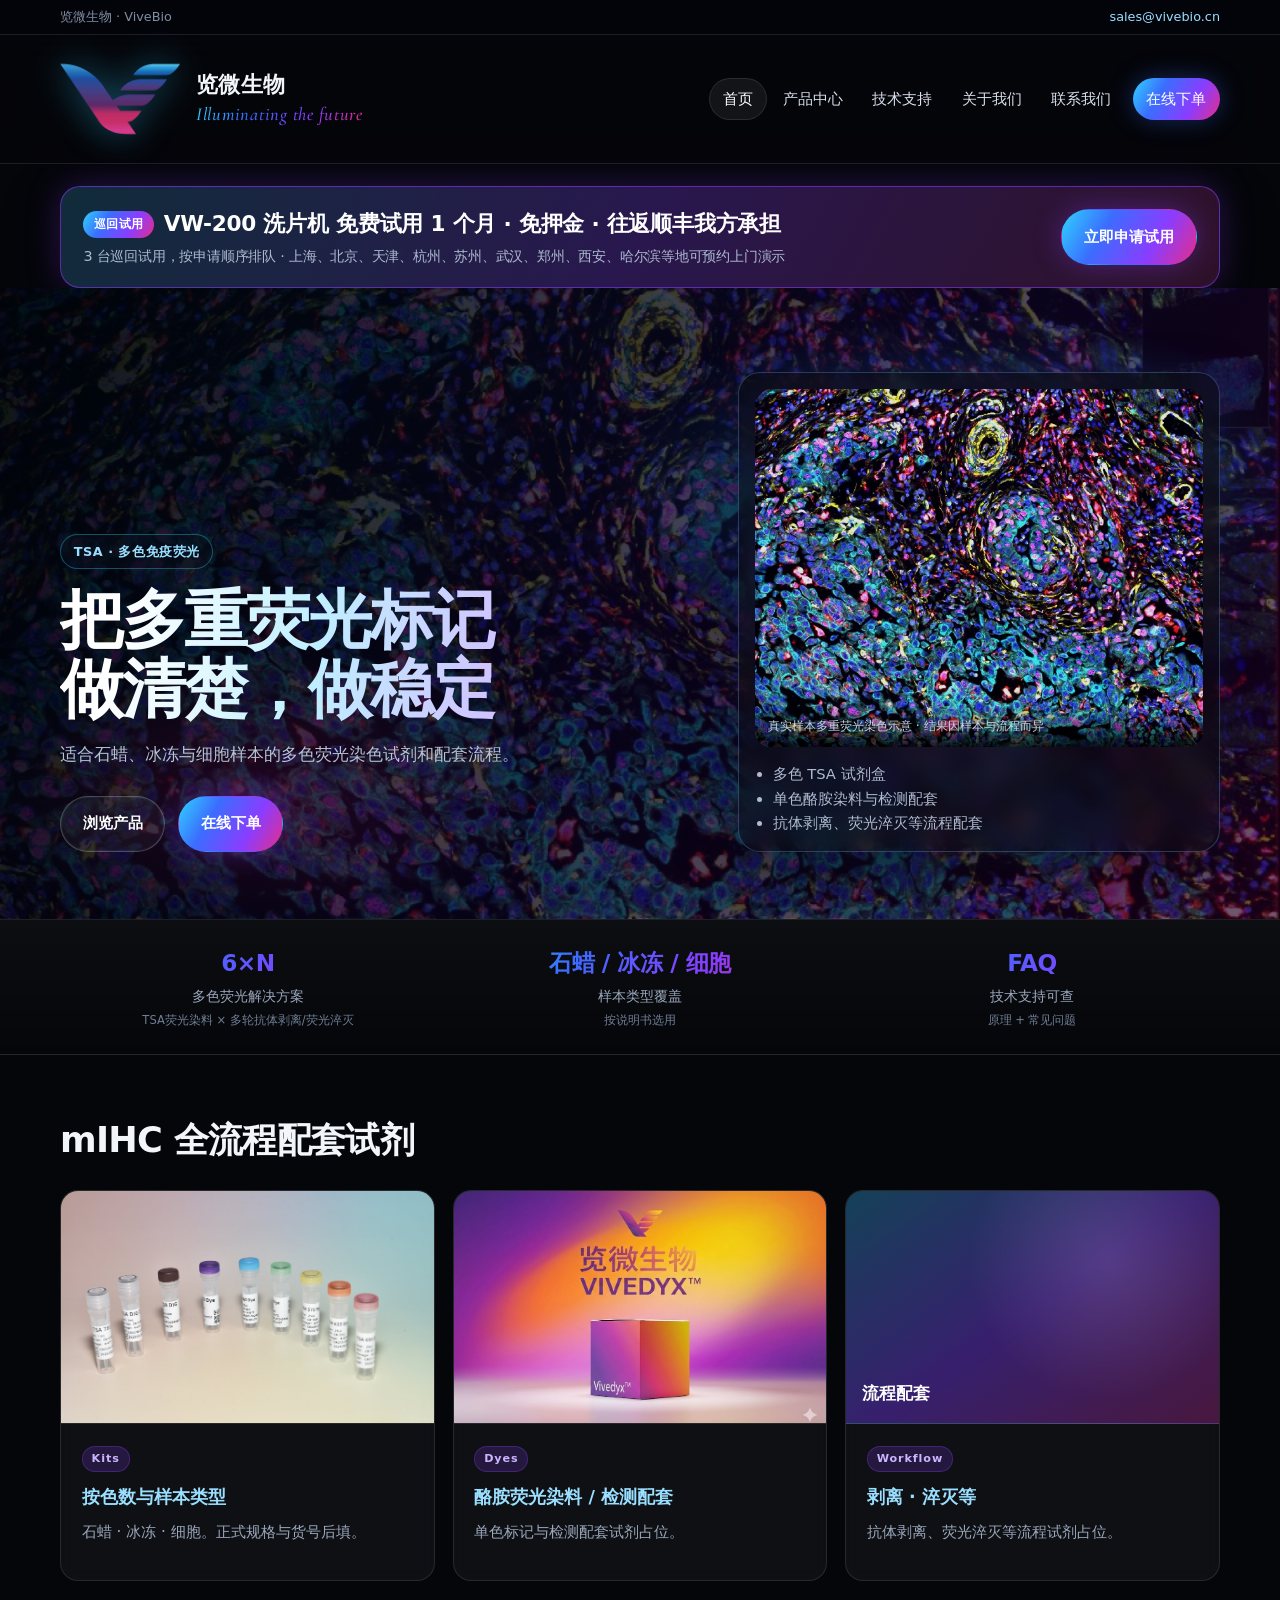
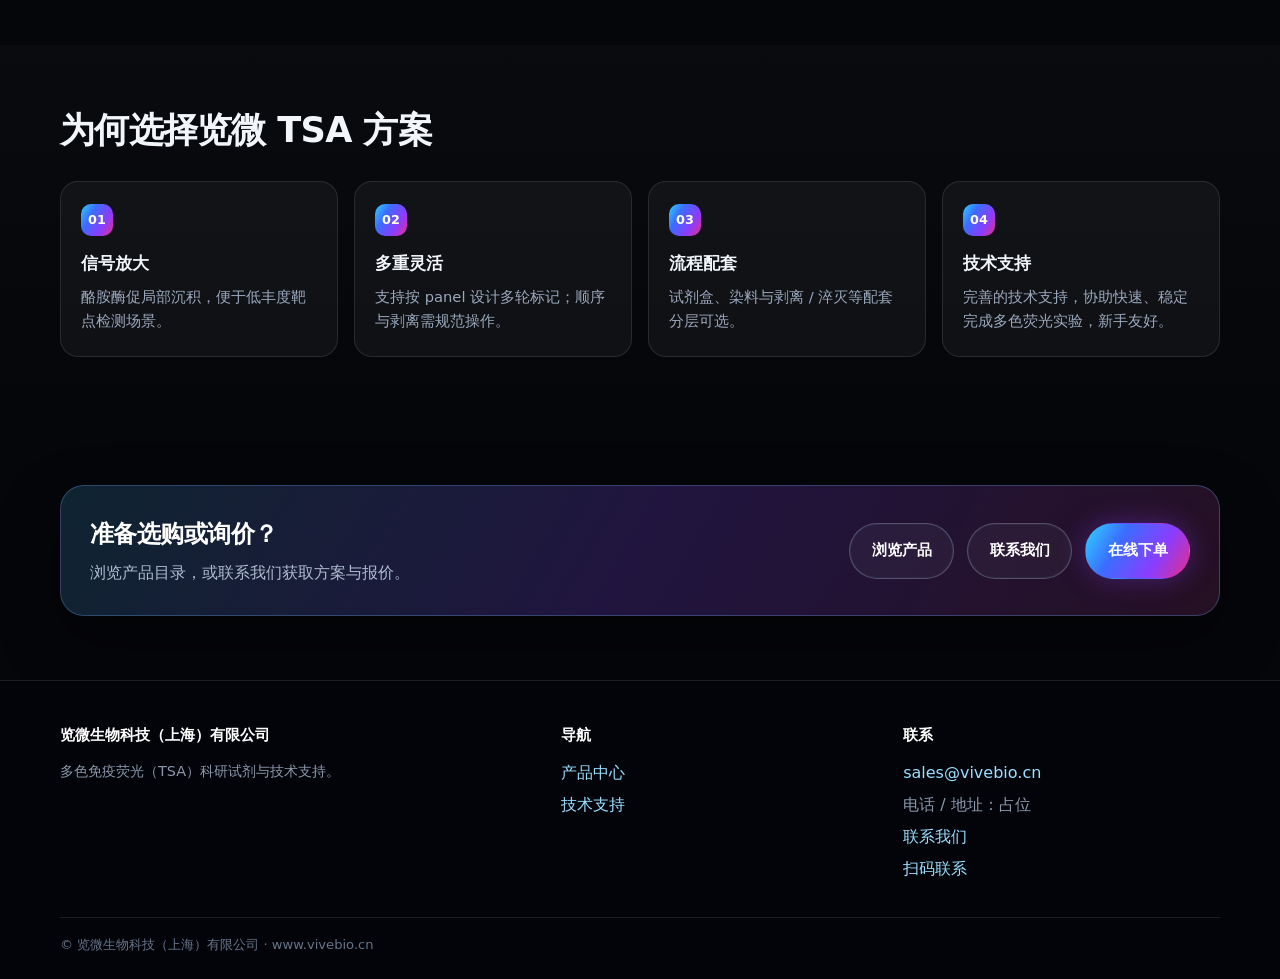
==== index.html @ b34cc3ff "trial: VW-200 免费试用 banner on homepage + trial.html application form (graceful fallback when gateway " ====
<!DOCTYPE html>
<html lang="zh-CN">
<head>
  <meta charset="utf-8" />
  <meta name="viewport" content="width=device-width, initial-scale=1" />
  <title>首页 | 览微生物 ViveBio</title>
  <meta name="description" content="览微生物科技（上海）有限公司 — 多色免疫荧光（TSA）科研试剂与配套。" />
  <link rel="stylesheet" href="css/site.css" />
  <link rel="icon" href="assets/logo-mark.png" />
</head>
<body>
  <div class="topbar">
    <div class="wrap">
      <span>览微生物 · ViveBio</span>
      <span><a href="mailto:sales@vivebio.cn">sales@vivebio.cn</a></span>
    </div>
  </div>
  <header class="site-header">
    <div class="wrap nav">
      <a class="logo" href="index.html" aria-label="览微生物首页">
        <img src="assets/logo-mark.png" alt="览微生物 Logo" width="120" height="120" />
        <div>
          <span class="brand-name">览微生物</span>
          <span class="slogan">Illuminating the future</span>
        </div>
      </a>
      <button class="nav-toggle" type="button" aria-expanded="false" aria-controls="primary-nav">菜单</button>
      <ul class="nav-links" id="primary-nav">
      <li><a href="index.html" class="active">首页</a></li>
      <li><a href="products.html">产品中心</a></li>
      <li><a href="support.html">技术支持</a></li>
      <li><a href="about.html">关于我们</a></li>
      <li><a href="contact.html">联系我们</a></li>
      <li><a href="http://order.vivebio.cn/" class="order-link" target="_blank" rel="noopener">在线下单</a></li>
      </ul>
    </div>
  </header>

  <main>
    <section class="trial-strip" aria-label="VW-200 免费试用">
      <div class="wrap">
        <a class="trial-banner" href="trial.html?src=home">
          <span class="t-title"><span class="t-badge">巡回试用</span>VW-200 洗片机 免费试用 1 个月 · 免押金 · 往返顺丰我方承担
            <span class="t-sub">3 台巡回试用，按申请顺序排队 · 上海、北京、天津、杭州、苏州、武汉、郑州、西安、哈尔滨等地可预约上门演示</span></span>
          <span class="btn btn-primary">立即申请试用</span>
        </a>
      </div>
    </section>

    <section class="hero">
      <div class="hero-bg" aria-hidden="true"></div>
      <div class="wrap hero-grid">
        <div>
          <div class="eyebrow">TSA · 多色免疫荧光</div>
          <h1>把多重荧光标记<br/>做清楚，做稳定</h1>
          <p class="lead">适合石蜡、冰冻与细胞样本的多色荧光染色试剂和配套流程。</p>
          <div class="cta-row">
            <a class="btn btn-ghost" href="products.html">浏览产品</a>
            <a class="btn btn-primary" href="http://order.vivebio.cn/" target="_blank" rel="noopener">在线下单</a>
          </div>
        </div>
        <div class="hero-panel">
          <div class="ph">
            <img src="assets/hero-mif.jpg" alt="真实样本多重荧光染色示意 · 结果因样本与流程而异" />
            <div class="cap">真实样本多重荧光染色示意 · 结果因样本与流程而异</div>
          </div>
          <ul>
            <li>多色 TSA 试剂盒</li>
            <li>单色酪胺染料与检测配套</li>
            <li>抗体剥离、荧光淬灭等流程配套</li>
          </ul>
        </div>
      </div>
    </section>

    <section class="stats">
      <div class="wrap stats-grid">
        <div class="stat"><strong>6×N</strong><span>多色荧光解决方案</span><span class="hint">TSA荧光染料 × 多轮抗体剥离/荧光淬灭</span></div>
        <div class="stat"><strong>石蜡 / 冰冻 / 细胞</strong><span>样本类型覆盖</span><span class="hint">按说明书选用</span></div>
        <div class="stat"><strong>FAQ</strong><span>技术支持可查</span><span class="hint">原理 + 常见问题</span></div>
      </div>
    </section>

    <section>
      <div class="wrap">
        <div class="section-head">
          <h2>mIHC 全流程配套试剂</h2>
                  </div>
        <div class="grid-3">
          <a class="card product-card" href="products.html#kits">
            <div class="visual has-photo"><img src="assets/product-kits.jpg" alt="多色 TSA 试剂盒实拍" /></div>
            <div class="body">
              <span class="tag">Kits</span>
              <h3>按色数与样本类型</h3>
              <p>石蜡 · 冰冻 · 细胞。正式规格与货号后填。</p>
            </div>
          </a>
          <a class="card product-card" href="products.html#dyes">
            <div class="visual has-photo"><img src="assets/product-dyes.jpg" alt="单色染料与配套包装示意" /></div>
            <div class="body">
              <span class="tag">Dyes</span>
              <h3>酪胺荧光染料 / 检测配套</h3>
              <p>单色标记与检测配套试剂占位。</p>
            </div>
          </a>
          <a class="card product-card" href="products.html#workflow">
            <div class="visual">流程配套</div>
            <div class="body">
              <span class="tag">Workflow</span>
              <h3>剥离 · 淬灭等</h3>
              <p>抗体剥离、荧光淬灭等流程试剂占位。</p>
            </div>
          </a>
        </div>
      </div>
    </section>

    <section class="band">
      <div class="wrap">
        <div class="section-head">
          <h2>为何选择览微 TSA 方案</h2>
        </div>
        <div class="grid-4">
          <div class="value-card"><div class="num">01</div><h3>信号放大</h3><p>酪胺酶促局部沉积，便于低丰度靶点检测场景。</p></div>
          <div class="value-card"><div class="num">02</div><h3>多重灵活</h3><p>支持按 panel 设计多轮标记；顺序与剥离需规范操作。</p></div>
          <div class="value-card"><div class="num">03</div><h3>流程配套</h3><p>试剂盒、染料与剥离 / 淬灭等配套分层可选。</p></div>
          <div class="value-card"><div class="num">04</div><h3>技术支持</h3><p>完善的技术支持，协助快速、稳定完成多色荧光实验，新手友好。</p></div>
        </div>
      </div>
    </section>

    <section>
      <div class="wrap">
        <div class="cta-banner">
          <div>
            <h2>准备选购或询价？</h2>
            <p>浏览产品目录，或联系我们获取方案与报价。</p>
          </div>
          <div class="cta-row">
            <a class="btn btn-ghost" href="products.html">浏览产品</a>
            <a class="btn btn-ghost" href="contact.html">联系我们</a>
            <a class="btn btn-primary" href="http://order.vivebio.cn/" target="_blank" rel="noopener">在线下单</a>
          </div>
        </div>
      </div>
    </section>
  </main>

  <footer class="footer">
    <div class="wrap footer-grid">
      <div>
        <h4>览微生物科技（上海）有限公司</h4>
        <p style="margin:0;font-size:0.9rem">多色免疫荧光（TSA）科研试剂与技术支持。</p>
      </div>
      <div>
        <h4>导航</h4>
        <ul>
          <li><a href="products.html">产品中心</a></li>
          <li><a href="support.html">技术支持</a></li>
        </ul>
      </div>
      <div>
        <h4>联系</h4>
        <ul>
          <li><a href="mailto:sales@vivebio.cn">sales@vivebio.cn</a></li>
          <li>电话 / 地址：占位</li>
          <li><a href="contact.html">联系我们</a></li>
          <li><a href="contact.html#scan">扫码联系</a></li>
        </ul>
      </div>
    </div>
    <div class="wrap copy">© 览微生物科技（上海）有限公司 · www.vivebio.cn</div>
  </footer>
  <script src="js/nav.js"></script>
</body>
</html>
---- css/site.css ----
/* ViveBio v0.3 — dark fluorescence / logo cyan→blue→violet→magenta */
@import url('https://fonts.googleapis.com/css2?family=Cormorant+Garamond:ital,wght@0,500;0,600;1,500;1,600&display=swap');
:root {
  --bg: #05060a;
  --bg-2: #0a0c14;
  --panel: rgba(255,255,255,0.045);
  --panel-2: rgba(255,255,255,0.07);
  --line: rgba(255,255,255,0.10);
  --line-glow: rgba(120, 180, 255, 0.28);
  --ink: #f2f6fb;
  --muted: #9aa8bc;
  --cyan: #2fd3ff;
  --blue: #3b6dff;
  --violet: #8a3dff;
  --magenta: #e52d8a;
  --pack-purple: #60278c;
  --accent-warm: #f2ce3b;
  --accent-orange: #e98728;
  --grad: linear-gradient(120deg, #2fd3ff 0%, #3b6dff 32%, #8a3dff 68%, #e52d8a 100%);
  --grad-soft: linear-gradient(135deg, rgba(47,211,255,0.25), rgba(138,61,255,0.22), rgba(229,45,138,0.18));
  --radius: 18px;
  --max: 1160px;
  --nav-h: 128px;
  --font: "Noto Sans SC", "PingFang SC", "Microsoft YaHei", system-ui, sans-serif;
  --shadow: 0 24px 60px rgba(0,0,0,0.45);
}

* { box-sizing: border-box; }
html { scroll-behavior: smooth; }
body {
  margin: 0;
  font-family: var(--font);
  color: var(--ink);
  background: var(--bg);
  line-height: 1.65;
  min-height: 100vh;
}
a { color: #9adfff; text-decoration: none; }
a:hover { color: #fff; }
img { max-width: 100%; display: block; }
code { color: #c9b6ff; font-size: 0.9em; }

.wrap { width: min(100% - 2rem, var(--max)); margin-inline: auto; }

.topbar {
  background: #03040a;
  color: #7f8ea3;
  font-size: 0.8rem;
  padding: 0.4rem 0;
  border-bottom: 1px solid var(--line);
}
.topbar .wrap { display: flex; justify-content: space-between; gap: 1rem; flex-wrap: wrap; }
.topbar a { color: #9adfff; }

.site-header {
  position: sticky; top: 0; z-index: 50;
  background: rgba(5,6,10,0.82);
  backdrop-filter: blur(16px);
  border-bottom: 1px solid var(--line);
}
.nav {
  min-height: var(--nav-h);
  display: flex; align-items: center; justify-content: space-between; gap: 1rem;
}
.logo {
  display: flex; align-items: center; gap: 1rem;
  color: var(--ink); font-weight: 700;
}
.logo img {
  width: 120px; height: 120px; object-fit: contain;
  filter: drop-shadow(0 0 18px rgba(47,211,255,0.4));
}
.logo .brand-name {
  display: block;
  font-size: 1.35rem;
  letter-spacing: 0.02em;
  line-height: 1.2;
}
.logo .slogan {
  display: block;
  margin-top: 0.28rem;
  font-family: "Cormorant Garamond", "Times New Roman", Georgia, serif;
  font-style: italic;
  font-weight: 500;
  font-size: 1.15rem;
  letter-spacing: 0.04em;
  line-height: 1.25;
  background: var(--grad);
  -webkit-background-clip: text;
  background-clip: text;
  color: transparent;
  -webkit-text-fill-color: transparent;
}
.logo small {
  display: block; font-weight: 500; color: var(--muted);
  font-size: 0.72rem; margin-top: 1px;
}

.nav-links {
  display: flex; align-items: center; gap: 0.15rem;
  list-style: none; margin: 0; padding: 0;
}
.nav-links a {
  display: block; padding: 0.55rem 0.85rem; border-radius: 999px;
  color: #d7e0ec; font-size: 0.93rem; font-weight: 500;
}
.nav-links a:hover, .nav-links a.active {
  background: rgba(255,255,255,0.06);
  color: #fff;
  box-shadow: inset 0 0 0 1px var(--line);
}
.nav-links .order-link {
  margin-left: 0.35rem;
  background: var(--grad) !important;
  color: #fff !important;
  box-shadow: 0 0 24px rgba(59,109,255,0.35);
}
.nav-links .order-link:hover { filter: brightness(1.08); }
.nav-toggle {
  display: none; border: 1px solid var(--line); background: var(--panel);
  color: #fff; border-radius: 10px; padding: 0.5rem 0.75rem; cursor: pointer;
}

/* Hero */
.hero {
  position: relative;
  overflow: hidden;
  padding: 5.2rem 0 4.2rem;
  background: #05060a;
}
.hero-bg {
  position: absolute; inset: 0;
  background-image:
    linear-gradient(110deg, rgba(5,6,10,0.92) 0%, rgba(5,6,10,0.72) 42%, rgba(10,8,20,0.55) 100%),
    var(--grad-soft),
    url("../assets/hero-mif.jpg");
  background-size: cover;
  background-position: center right;
  filter: saturate(1.15) contrast(1.05);
  opacity: 0.95;
}
.hero-bg::after {
  content: "";
  position: absolute; inset: 0;
  background:
    radial-gradient(600px 280px at 75% 30%, rgba(47,211,255,0.18), transparent 60%),
    radial-gradient(500px 260px at 20% 80%, rgba(229,45,138,0.12), transparent 55%);
}
.hero-grid {
  position: relative; z-index: 1;
  display: grid; grid-template-columns: 1.2fr 0.9fr; gap: 2.2rem; align-items: end;
}
.eyebrow {
  display: inline-flex; align-items: center; gap: 0.45rem;
  padding: 0.35rem 0.8rem; border-radius: 999px;
  border: 1px solid rgba(47,211,255,0.35);
  background: rgba(8,16,28,0.55);
  color: #9adfff;
  font-size: 0.8rem; font-weight: 600; letter-spacing: 0.04em;
}
.hero h1 {
  margin: 1.1rem 0 1rem;
  font-size: clamp(2.35rem, 5vw, 4rem);
  line-height: 1.08;
  letter-spacing: -0.03em;
  font-weight: 800;
  background: linear-gradient(100deg, #fff 10%, #bfefff 40%, #d4b8ff 75%, #ffb3da 100%);
  -webkit-background-clip: text;
  background-clip: text;
  color: transparent;
  max-width: 10em;
}
.hero .lead {
  margin: 0 0 1.7rem;
  color: #b7c4d6;
  font-size: 1.08rem;
  max-width: 34em;
}
.cta-row { display: flex; flex-wrap: wrap; gap: 0.8rem; }
.btn {
  display: inline-flex; align-items: center; justify-content: center;
  padding: 0.9rem 1.35rem; border-radius: 999px; font-weight: 700;
  border: 1px solid transparent; font-size: 0.96rem;
}
.btn-primary {
  background: var(--grad);
  color: #fff;
  box-shadow: 0 0 28px rgba(138,61,255,0.35);
}
.btn-primary:hover { filter: brightness(1.08); color: #fff; }
.btn-ghost {
  background: rgba(255,255,255,0.04);
  color: #fff;
  border-color: rgba(255,255,255,0.22);
  box-shadow: inset 0 0 0 1px rgba(47,211,255,0.08);
}
.btn-ghost:hover { border-color: rgba(47,211,255,0.55); color: #fff; }
.btn-warm {
  background: linear-gradient(120deg, var(--accent-orange), var(--accent-warm));
  color: #1a0f05;
}
.btn-outline {
  background: transparent;
  border-color: var(--line);
  color: #e8eef8;
}
.btn-outline:hover { border-color: rgba(47,211,255,0.5); }

.hero-panel {
  background: rgba(8,10,18,0.55);
  border: 1px solid var(--line-glow);
  border-radius: 22px;
  padding: 1rem;
  box-shadow: var(--shadow), 0 0 40px rgba(59,109,255,0.12);
  backdrop-filter: blur(10px);
}
.hero-panel .ph {
  aspect-ratio: 5/4; border-radius: 16px; overflow: hidden;
  position: relative;
  background: #000;
}
.hero-panel .ph img {
  width: 100%; height: 100%; object-fit: cover; opacity: 0.9;
}
.hero-panel .ph .cap {
  position: absolute; left: 0; right: 0; bottom: 0;
  padding: 0.65rem 0.8rem;
  background: linear-gradient(transparent, rgba(0,0,0,0.85));
  color: #c9d4e4; font-size: 0.78rem; font-weight: 500;
}
.hero-panel ul {
  margin: 0.95rem 0 0; padding-left: 1.1rem; color: #aebbd0; font-size: 0.92rem;
}

.stats {
  background: linear-gradient(180deg, rgba(255,255,255,0.03), transparent);
  border-block: 1px solid var(--line);
  padding: 1.5rem 0;
}
.stats-grid {
  display: grid; grid-template-columns: repeat(3, 1fr); gap: 1rem; text-align: center;
}
.stat strong {
  display: block;
  font-size: 1.45rem;
  letter-spacing: -0.02em;
  background: var(--grad);
  -webkit-background-clip: text; background-clip: text; color: transparent;
}
.stat span { color: var(--muted); font-size: 0.86rem; }
.stat .hint { display: block; font-size: 0.72rem; color: #6f7f94; margin-top: 0.15rem; }

section { padding: 4rem 0; }
.section-head { margin-bottom: 1.8rem; max-width: 40rem; }
.section-head h2 {
  margin: 0 0 0.55rem;
  font-size: clamp(1.65rem, 3vw, 2.2rem);
  letter-spacing: -0.02em; line-height: 1.2;
}
.section-head p { margin: 0; color: var(--muted); font-size: 1.02rem; }

.grid-3 { display: grid; grid-template-columns: repeat(3, 1fr); gap: 1.1rem; }
.grid-2 { display: grid; grid-template-columns: repeat(2, 1fr); gap: 1.1rem; }
.grid-4 { display: grid; grid-template-columns: repeat(4, 1fr); gap: 1rem; }

.card {
  background: var(--panel);
  border: 1px solid var(--line);
  border-radius: var(--radius);
  padding: 1.35rem 1.4rem;
  box-shadow: inset 0 1px 0 rgba(255,255,255,0.04);
  backdrop-filter: blur(8px);
  transition: transform .18s ease, border-color .18s ease, box-shadow .18s ease;
}
a.card:hover {
  transform: translateY(-3px);
  border-color: rgba(47,211,255,0.35);
  box-shadow: 0 0 30px rgba(59,109,255,0.15);
  color: inherit;
}
.card h3 { margin: 0 0 0.5rem; font-size: 1.1rem; }
.card p { margin: 0; color: var(--muted); font-size: 0.95rem; }
.card .tag {
  display: inline-block; margin-bottom: 0.7rem;
  font-size: 0.7rem; font-weight: 700; letter-spacing: 0.08em;
  color: #c9b6ff;
  background: rgba(138,61,255,0.18);
  border: 1px solid rgba(138,61,255,0.3);
  padding: 0.18rem 0.55rem; border-radius: 999px;
}

.product-card { padding: 0; overflow: hidden; display: flex; flex-direction: column; }
.product-card .visual {
  aspect-ratio: 16/10;
  background:
    linear-gradient(145deg, rgba(47,211,255,0.25), rgba(138,61,255,0.35), rgba(229,45,138,0.28)),
    radial-gradient(circle at 70% 30%, rgba(255,255,255,0.18), transparent 45%),
    #0b1020;
  color: #fff; display: grid; place-items: end start; padding: 1rem;
  font-weight: 700; font-size: 1.05rem;
  border-bottom: 1px solid var(--line);
  position: relative;
  overflow: hidden;
}
.product-card .visual.has-photo {
  padding: 0;
  place-items: stretch;
}
.product-card .visual.has-photo img {
  width: 100%; height: 100%;
  object-fit: cover; object-position: center;
  display: block;
}
.product-card .body { padding: 1.2rem 1.3rem 1.4rem; }
.product-card .body p { margin-bottom: 0.8rem; }

.value-card {
  background: var(--panel);
  border: 1px solid var(--line);
  border-radius: 18px;
  padding: 1.4rem 1.25rem;
  min-height: 170px;
}
.value-card .num {
  width: 32px; height: 32px; border-radius: 10px;
  background: var(--grad);
  color: #fff; display: grid; place-items: center;
  font-weight: 800; font-size: 0.8rem; margin-bottom: 0.9rem;
}
.value-card h3 { margin: 0 0 0.45rem; font-size: 1.05rem; }
.value-card p { margin: 0; color: var(--muted); font-size: 0.92rem; }

.band { background: linear-gradient(180deg, rgba(255,255,255,0.02), transparent); }

.cta-banner {
  display: flex; flex-wrap: wrap; align-items: center; justify-content: space-between;
  gap: 1.2rem;
  background:
    linear-gradient(120deg, rgba(47,211,255,0.12), rgba(138,61,255,0.18), rgba(229,45,138,0.12)),
    rgba(12,14,24,0.9);
  border: 1px solid var(--line-glow);
  color: #fff;
  border-radius: 24px;
  padding: 1.8rem;
  box-shadow: var(--shadow);
}
.cta-banner h2 { margin: 0 0 0.35rem; font-size: 1.5rem; letter-spacing: -0.02em; }
.cta-banner p { margin: 0; color: #aebbd0; }

.note {
  border-left: 3px solid var(--cyan);
  background: rgba(47,211,255,0.08);
  padding: 0.95rem 1.1rem; border-radius: 0 12px 12px 0;
  font-size: 0.92rem; color: #c5d0e0;
}
.ruo {
  display: inline-block; margin-top: 0.7rem;
  font-size: 0.78rem; color: var(--accent-warm); font-weight: 700;
}

.page-hero {
  position: relative;
  padding: 3rem 0 1.8rem;
  border-bottom: 1px solid var(--line);
  overflow: hidden;
}
.page-hero::before {
  content: "";
  position: absolute; inset: 0;
  background: var(--grad-soft);
  opacity: 0.55;
  pointer-events: none;
}
.page-hero .wrap { position: relative; z-index: 1; }
.page-hero h1 {
  margin: 0 0 0.45rem;
  font-size: clamp(1.8rem, 3vw, 2.45rem);
  letter-spacing: -0.02em;
}
.page-hero p { margin: 0; color: var(--muted); max-width: 42rem; }

.table-like {
  width: 100%; border-collapse: collapse;
  background: var(--panel);
  border-radius: var(--radius); overflow: hidden;
  border: 1px solid var(--line);
}
.table-like th, .table-like td {
  text-align: left; padding: 0.95rem 1.05rem;
  border-bottom: 1px solid var(--line); font-size: 0.94rem;
}
.table-like th { background: rgba(255,255,255,0.04); color: #9aa8bc; font-weight: 600; }
.table-like tr:last-child td { border-bottom: 0; }
.table-like td { color: #d7e0ec; }

.placeholder {
  border: 1.5px dashed rgba(154,223,255,0.35);
  background: rgba(47,211,255,0.05);
  color: #9aa8bc;
  border-radius: 12px; padding: 1rem; font-size: 0.9rem;
}

.footer {
  background: #03040a;
  color: #8a98ab;
  padding: 2.6rem 0 1.5rem;
  border-top: 1px solid var(--line);
}
.footer a { color: #9adfff; }
.footer-grid { display: grid; grid-template-columns: 1.5fr 1fr 1fr; gap: 1.6rem; }
.footer h4 { margin: 0 0 0.75rem; color: #fff; font-size: 0.95rem; }
.footer ul { list-style: none; margin: 0; padding: 0; }
.footer li { margin: 0.35rem 0; }
.footer .copy {
  margin-top: 1.8rem; padding-top: 1rem;
  border-top: 1px solid var(--line);
  font-size: 0.82rem; color: #667588;
}

@media (max-width: 900px) {
  .nav-toggle { display: inline-flex; }
  .nav-links {
    display: none; position: absolute; left: 0; right: 0; top: 100%;
    background: rgba(5,6,10,0.98); border-bottom: 1px solid var(--line);
    flex-direction: column; align-items: stretch; padding: 0.7rem;
  }
  .nav-links.open { display: flex; }
  .nav-links .order-link { margin: 0.4rem 0 0; text-align: center; }
  .hero-grid, .grid-3, .grid-2, .grid-4, .footer-grid, .stats-grid { grid-template-columns: 1fr 1fr; }
  .hero { padding: 3.4rem 0 3rem; }
  .hero h1 { max-width: none; }
}
@media (max-width: 640px) {
  .hero-grid, .grid-3, .grid-2, .grid-4, .footer-grid, .stats-grid { grid-template-columns: 1fr; }
}


/* logo mobile */
@media (max-width: 900px) {
  :root { --nav-h: 96px; }
  .logo img { width: 72px; height: 72px; }
  .logo .brand-name { font-size: 1.1rem; }
  .logo .slogan { font-size: 0.95rem; }
}


/* Contact QR row */
.qr-section {
  margin: 2.4rem 0 3rem;
  position: relative;
}
.qr-section::before {
  content: "";
  position: absolute; inset: -0.5rem 0 auto;
  height: 1px;
  background: linear-gradient(90deg, transparent, rgba(47,211,255,0.35), rgba(229,45,138,0.35), transparent);
}
.qr-section .section-head { margin-bottom: 1.4rem; text-align: center; }
.qr-section .section-head h2 {
  background: var(--grad);
  -webkit-background-clip: text;
  background-clip: text;
  color: transparent;
  -webkit-text-fill-color: transparent;
}
.qr-grid {
  display: grid;
  grid-template-columns: repeat(3, minmax(0, 1fr));
  gap: 1.25rem;
  align-items: stretch;
}
.qr-card {
  display: flex;
  flex-direction: column;
  align-items: center;
  gap: 0.95rem;
  padding: 1.35rem 1.1rem 1.4rem;
  text-align: center;
  border-radius: 22px;
  background:
    linear-gradient(160deg, rgba(255,255,255,0.07), rgba(255,255,255,0.02)),
    rgba(10, 12, 22, 0.72);
  border: 1px solid rgba(154, 223, 255, 0.22);
  box-shadow:
    0 0 0 1px rgba(138, 61, 255, 0.08) inset,
    0 18px 40px rgba(0, 0, 0, 0.35),
    0 0 32px rgba(47, 211, 255, 0.08);
  backdrop-filter: blur(14px);
  transition: transform .2s ease, box-shadow .2s ease, border-color .2s ease;
}
.qr-card:hover {
  transform: translateY(-3px);
  border-color: rgba(47, 211, 255, 0.4);
  box-shadow:
    0 0 0 1px rgba(138, 61, 255, 0.14) inset,
    0 22px 48px rgba(0, 0, 0, 0.4),
    0 0 40px rgba(138, 61, 255, 0.16);
}
.qr-brand {
  display: flex;
  flex-direction: column;
  align-items: center;
  gap: 0.55rem;
}
.qr-logo {
  width: 44px; height: 44px;
  border-radius: 12px;
  box-shadow: 0 8px 20px rgba(0,0,0,0.35);
}
.qr-card h3 {
  margin: 0;
  font-size: 0.98rem;
  font-weight: 650;
  letter-spacing: 0.02em;
  color: #eef4fb;
}
.qr-frame {
  width: min(100%, 188px);
  aspect-ratio: 1;
  padding: 0.55rem;
  border-radius: 16px;
  background: #fff;
  box-shadow:
    0 0 0 1px rgba(255,255,255,0.08),
    0 10px 28px rgba(0,0,0,0.28);
}
.qr-frame img {
  width: 100%; height: 100%;
  object-fit: contain;
  display: block;
  border-radius: 10px;
  margin: 0;
  padding: 0;
  background: transparent;
}
@media (max-width: 820px) {
  .qr-grid { gap: 0.85rem; }
  .qr-card { padding: 1.05rem 0.75rem 1.15rem; border-radius: 18px; }
  .qr-frame { width: min(100%, 150px); }
  .qr-logo { width: 38px; height: 38px; }
}
@media (max-width: 560px) {
  .qr-grid {
    grid-template-columns: repeat(3, minmax(104px, 1fr));
    gap: 0.55rem;
    overflow-x: auto;
    padding-bottom: 0.35rem;
  }
  .qr-card { padding: 0.85rem 0.45rem 0.95rem; gap: 0.65rem; }
  .qr-card h3 { font-size: 0.78rem; }
  .qr-frame { width: 100%; }
  .qr-logo { width: 32px; height: 32px; border-radius: 9px; }
}


/* ===== VW-200 free trial (2026-10-31) ===== */
.trial-strip { padding: 1.4rem 0 0; background: #05060a; }
.trial-strip a.trial-banner {
  display: flex; flex-wrap: wrap; align-items: center; justify-content: space-between; gap: 1rem;
  padding: 1.15rem 1.4rem; border-radius: 20px; color: #fff;
  background:
    linear-gradient(120deg, rgba(47,211,255,0.16), rgba(138,61,255,0.24), rgba(229,45,138,0.16)),
    rgba(12,14,24,0.92);
  border: 1px solid rgba(138,61,255,0.55);
  box-shadow: 0 0 34px rgba(138,61,255,0.28), var(--shadow);
  transition: transform .18s ease, box-shadow .18s ease;
}
.trial-strip a.trial-banner:hover { transform: translateY(-2px); box-shadow: 0 0 44px rgba(47,211,255,0.32), var(--shadow); color: #fff; }
.trial-banner .t-badge {
  display: inline-block; margin-right: 0.6rem; padding: 0.2rem 0.65rem; border-radius: 999px;
  background: var(--grad); font-size: 0.78rem; font-weight: 800; letter-spacing: 0.04em; vertical-align: middle;
}
.trial-banner .t-title { font-size: clamp(1.05rem, 2.2vw, 1.35rem); font-weight: 800; letter-spacing: -0.01em; }
.trial-banner .t-sub { display: block; margin-top: 0.25rem; color: #aebbd0; font-size: 0.9rem; font-weight: 400; }
.trial-banner .btn { flex-shrink: 0; }

.trial-layout { display: grid; grid-template-columns: 1fr 1.35fr; gap: 1.4rem; align-items: start; }
.trial-terms ul { margin: 0.4rem 0 0; padding-left: 1.1rem; color: #d7e0ec; }
.trial-terms li { margin: 0.45rem 0; }
.trial-terms .quota { margin-top: 1rem; font-weight: 700; color: var(--accent-warm); }
.trial-terms .demo-line { margin: 0.4rem 0 0; color: #9adfff; font-size: 0.9rem; }
.trial-form .field { margin-bottom: 1rem; }
.trial-form label.lbl { display: block; margin-bottom: 0.35rem; font-weight: 600; font-size: 0.92rem; }
.trial-form .req { color: var(--magenta); margin-left: 0.15rem; }
.trial-form input[type=text], .trial-form input[type=email], .trial-form input[type=tel], .trial-form textarea, .trial-form select {
  width: 100%; padding: 0.75rem 0.9rem; border-radius: 12px; font: inherit; font-size: 16px;
  color: var(--ink); background: rgba(255,255,255,0.05); border: 1px solid var(--line);
}
.trial-form input:focus, .trial-form textarea:focus, .trial-form select:focus { outline: none; border-color: rgba(47,211,255,0.6); box-shadow: 0 0 0 3px rgba(47,211,255,0.15); }
.trial-form select option { color: #111; }
.trial-form .row-2 { display: grid; grid-template-columns: 1fr 1fr; gap: 0.9rem; }
.trial-form .checks { display: flex; flex-wrap: wrap; gap: 0.6rem 1.2rem; }
.trial-form .checks label, .trial-form .consent { display: inline-flex; align-items: flex-start; gap: 0.45rem; color: #d7e0ec; font-size: 0.93rem; cursor: pointer; }
.trial-form .consent { margin: 0.4rem 0 1.1rem; }
.trial-form input[type=checkbox] { width: 1.05rem; height: 1.05rem; margin-top: 0.2rem; accent-color: #8a3dff; }
.trial-form .hint { color: #7f8ea3; font-size: 0.8rem; margin-top: 0.3rem; }
.trial-form .err { color: #ff8fc3; font-size: 0.85rem; margin-top: 0.3rem; display: none; }
.trial-form .field.invalid .err { display: block; }
.trial-form .field.invalid input, .trial-form .field.invalid textarea { border-color: rgba(229,45,138,0.7); }
.trial-form .hp { position: absolute; left: -9999px; width: 1px; height: 1px; overflow: hidden; }
.trial-form button[disabled] { opacity: 0.6; cursor: wait; }
.trial-result { display: none; margin-top: 1rem; }
.trial-result.show { display: block; }
.trial-result.ok { border-left-color: #3ee0a1; background: rgba(62,224,161,0.08); }
.trial-result.fail { border-left-color: var(--magenta); background: rgba(229,45,138,0.08); }
.trial-result .fb-row { display: flex; flex-wrap: wrap; gap: 1rem; align-items: center; margin-top: 0.8rem; }
.trial-result .fb-row img { width: 120px; height: 120px; border-radius: 10px; background: #fff; padding: 6px; }
.trial-result .fb-actions { display: flex; flex-direction: column; gap: 0.5rem; }
.trial-result .btn { padding: 0.6rem 1rem; font-size: 0.88rem; }
@media (max-width: 900px) {
  .trial-layout { grid-template-columns: 1fr; }
}
@media (max-width: 560px) {
  .trial-form .row-2 { grid-template-columns: 1fr; }
  .trial-banner .btn { width: 100%; }
}
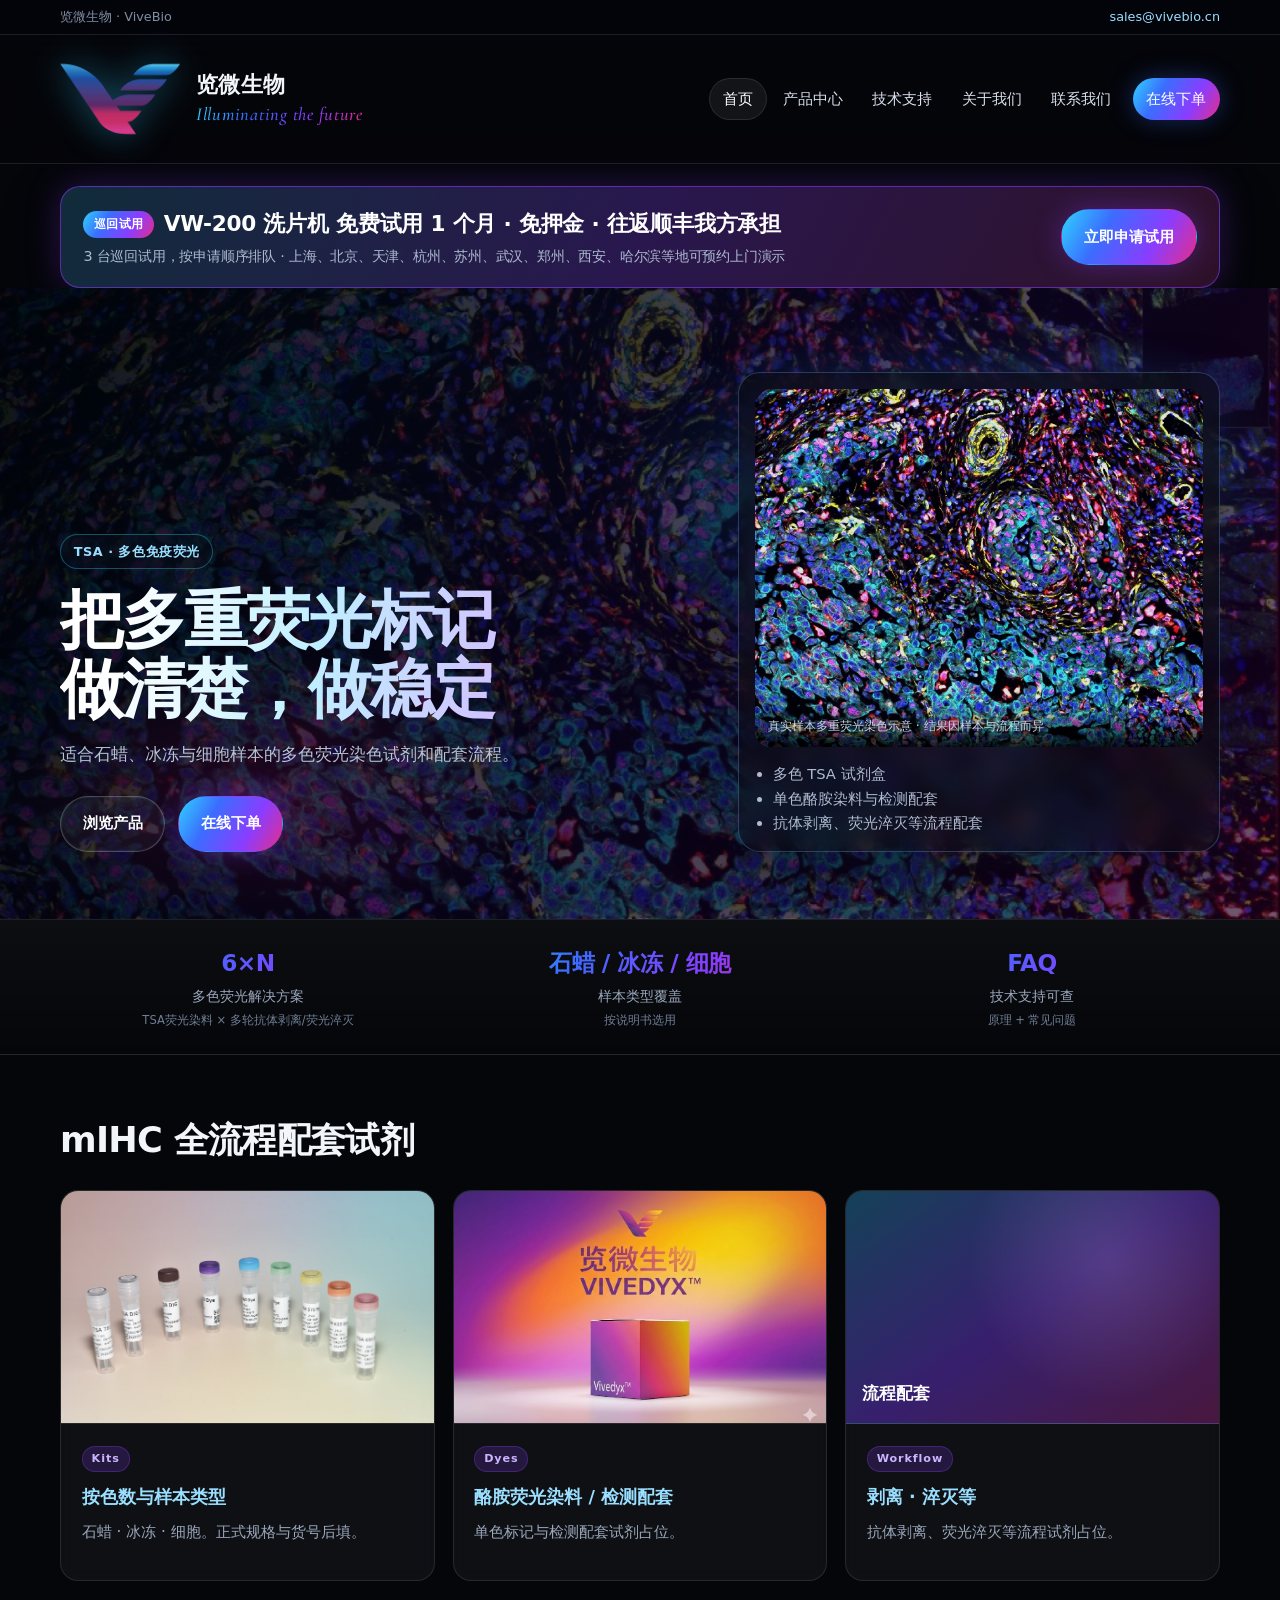
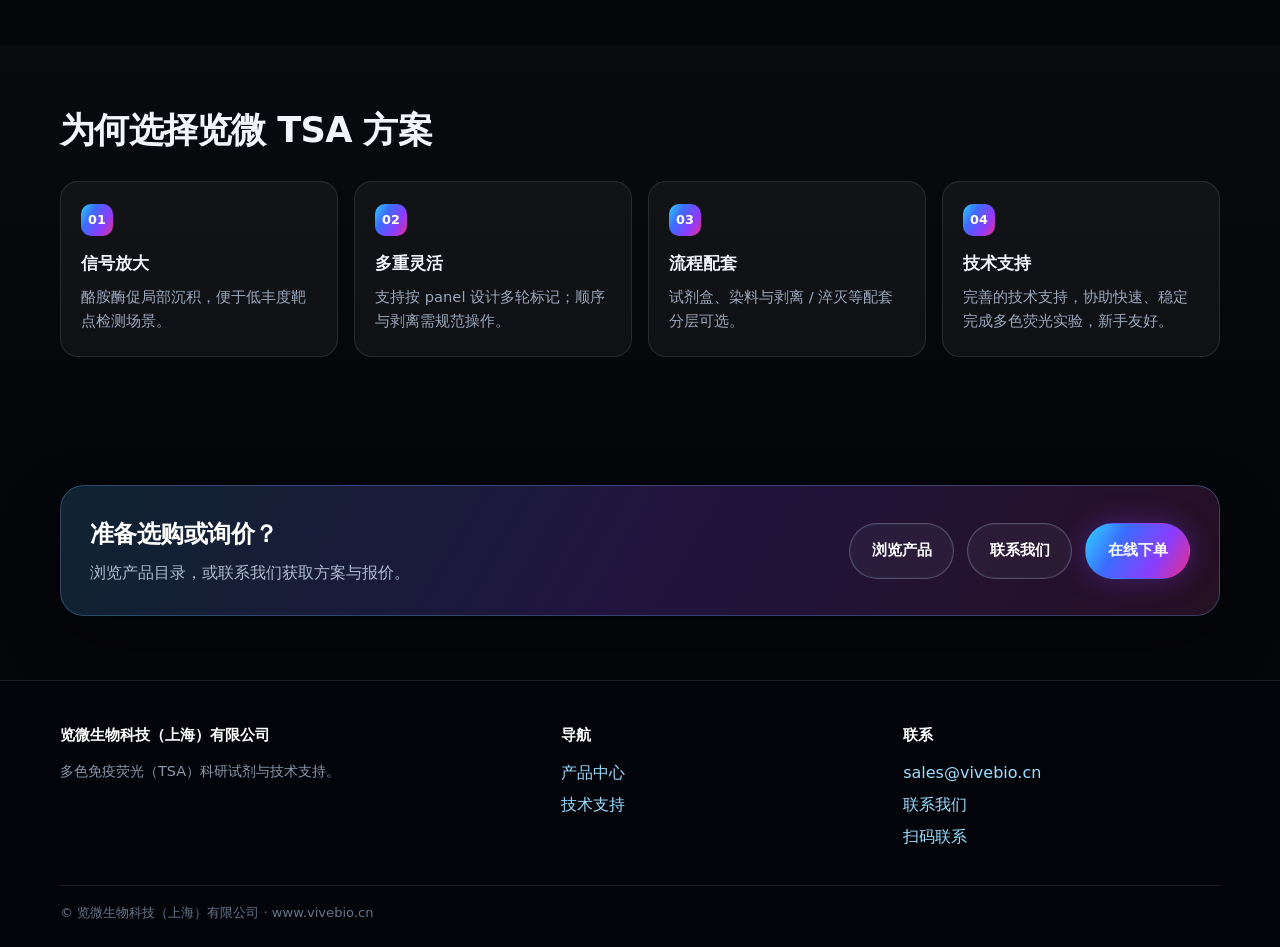
==== commit ded45279: "去掉页脚电话/地址占位；邮箱栏只留一句提示" ====
--- a/index.html
+++ b/index.html
@@ -163,7 +163,6 @@
         <h4>联系</h4>
         <ul>
           <li><a href="mailto:sales@vivebio.cn">sales@vivebio.cn</a></li>
-          <li>电话 / 地址：占位</li>
           <li><a href="contact.html">联系我们</a></li>
           <li><a href="contact.html#scan">扫码联系</a></li>
         </ul>
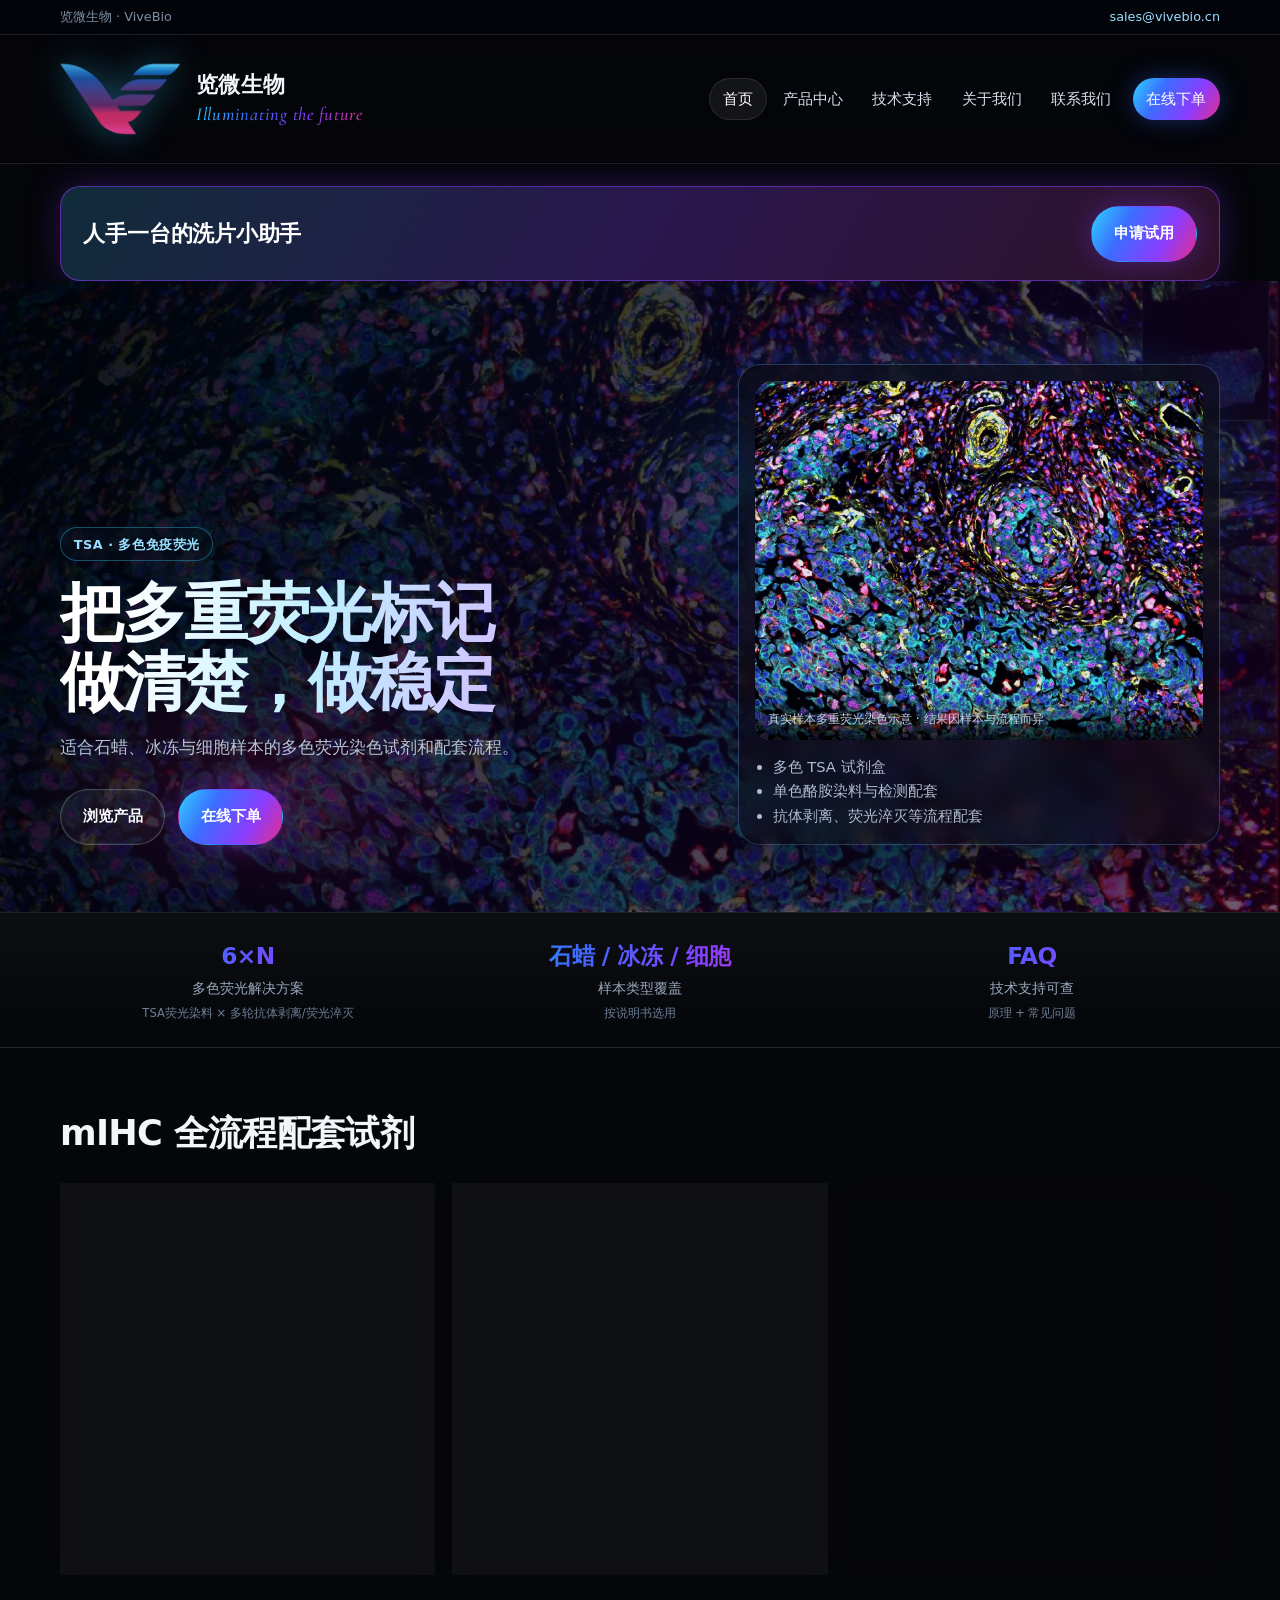
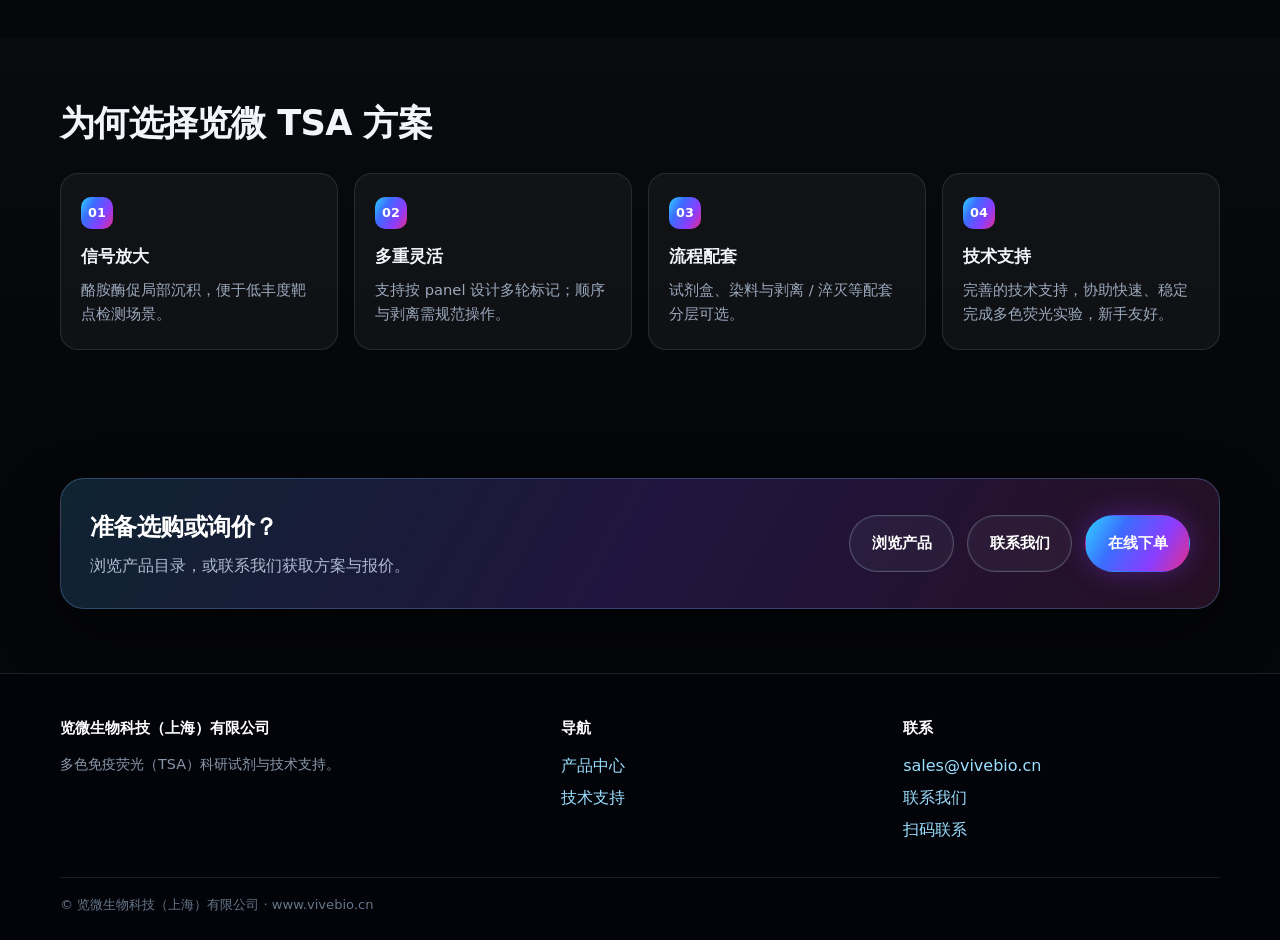
==== commit f9702495: "首页试用横幅文字改为「人手一台的洗片小助手 - 申请试用」" ====
--- a/index.html
+++ b/index.html
@@ -40,9 +40,8 @@
     <section class="trial-strip" aria-label="VW-200 免费试用">
       <div class="wrap">
         <a class="trial-banner" href="trial.html?src=home">
-          <span class="t-title"><span class="t-badge">巡回试用</span>VW-200 洗片机 免费试用 1 个月 · 免押金 · 往返顺丰我方承担
-            <span class="t-sub">3 台巡回试用，按申请顺序排队 · 上海、北京、天津、杭州、苏州、武汉、郑州、西安、哈尔滨等地可预约上门演示</span></span>
-          <span class="btn btn-primary">立即申请试用</span>
+          <span class="t-title">人手一台的洗片小助手</span>
+          <span class="btn btn-primary">申请试用</span>
         </a>
       </div>
     </section>
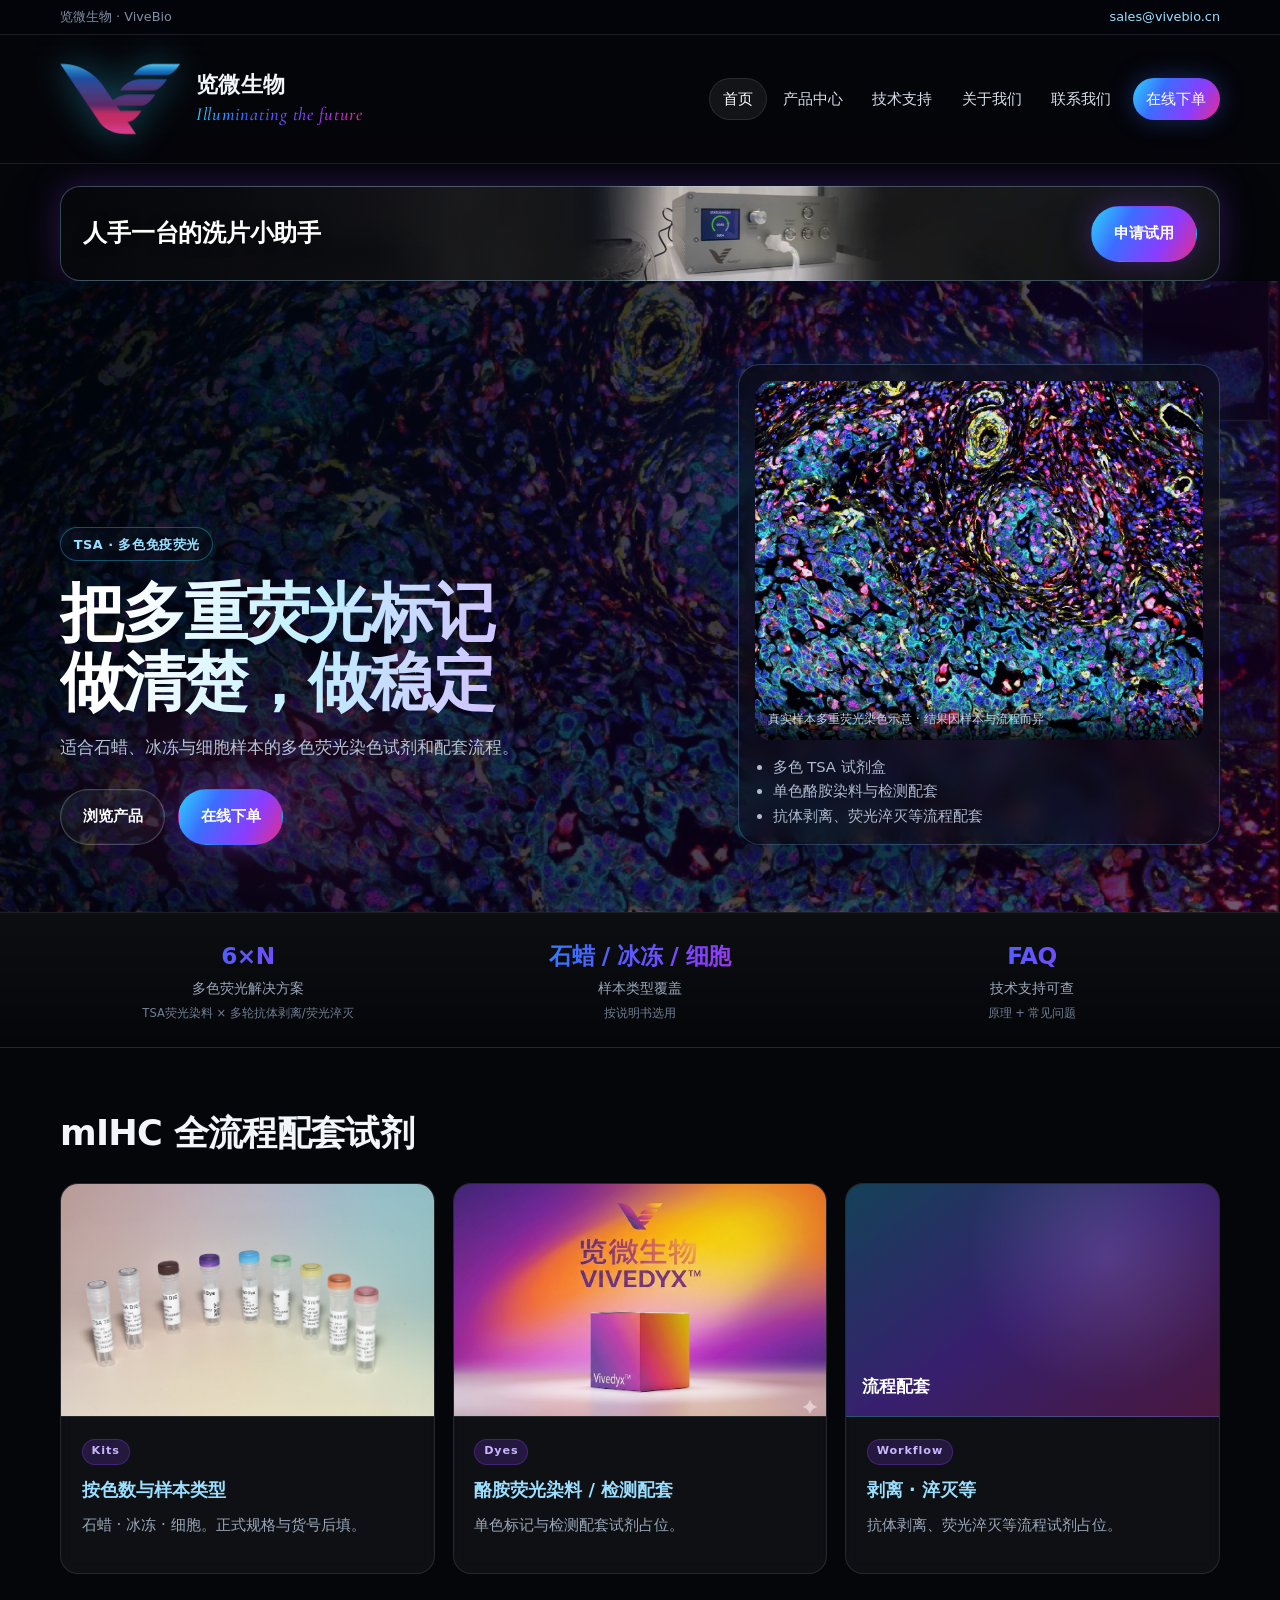
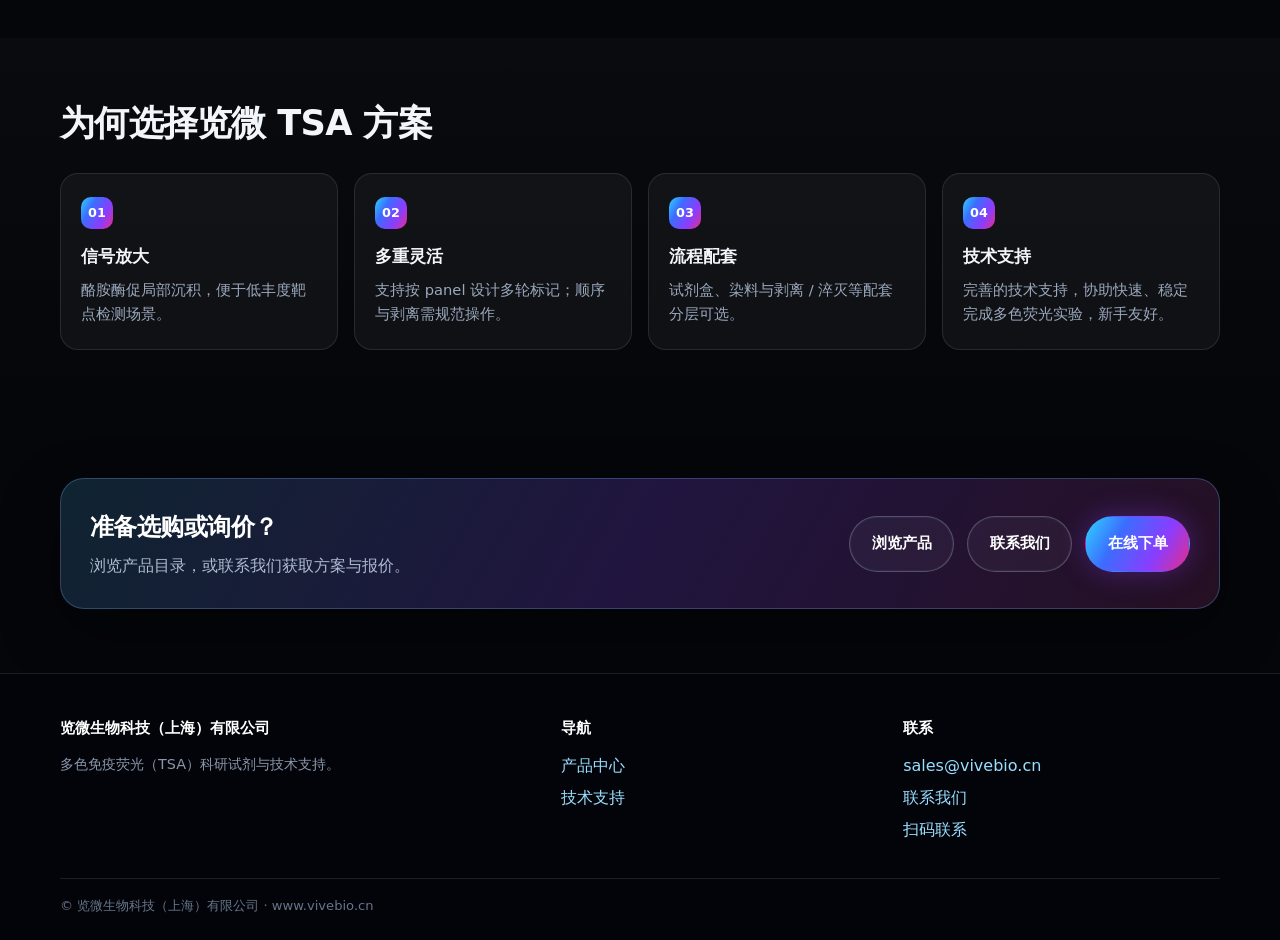
==== commit 1b73c583: "首页试用横幅换 VW-200 实机背景（视觉 v2）" ====
--- a/index.html
+++ b/index.html
@@ -39,7 +39,7 @@
   <main>
     <section class="trial-strip" aria-label="VW-200 免费试用">
       <div class="wrap">
-        <a class="trial-banner" href="trial.html?src=home">
+        <a class="trial-banner trial-banner--photo" href="trial.html?src=home">
           <span class="t-title">人手一台的洗片小助手</span>
           <span class="btn btn-primary">申请试用</span>
         </a>
--- a/css/site.css
+++ b/css/site.css
@@ -614,3 +614,37 @@
   .trial-form .row-2 { grid-template-columns: 1fr; }
   .trial-banner .btn { width: 100%; }
 }
+
+/* VW-200 试用横幅 v2 实机背景（视觉设计师 2026-10-31） */
+.trial-strip a.trial-banner.trial-banner--photo {
+  position: relative; overflow: hidden; isolation: isolate;
+  min-height: 95px;
+  background-color: #0a0c14;
+  background-image:
+    linear-gradient(90deg, rgba(5,6,10,0.92) 0%, rgba(5,6,10,0.70) 26%, rgba(5,6,10,0.12) 48%, rgba(5,6,10,0) 62%, rgba(5,6,10,0.35) 100%),
+    url("../assets/bg_desktop_2320x190.jpg");
+  background-image:
+    linear-gradient(90deg, rgba(5,6,10,0.92) 0%, rgba(5,6,10,0.70) 26%, rgba(5,6,10,0.12) 48%, rgba(5,6,10,0) 62%, rgba(5,6,10,0.35) 100%),
+    image-set(url("../assets/bg_desktop_2320x190.webp") type("image/webp"), url("../assets/bg_desktop_2320x190.jpg") type("image/jpeg"));
+  background-size: cover; background-position: 60% center; background-repeat: no-repeat;
+  border-color: rgba(154,223,255,0.28);
+}
+.trial-banner--photo .t-title {
+  font-size: clamp(1.15rem, 2.4vw, 1.5rem);
+  color: #fff; text-shadow: 0 1px 12px rgba(0,0,0,0.55);
+}
+@media (max-width: 560px) {
+  .trial-strip a.trial-banner.trial-banner--photo {
+    min-height: 139px;
+    flex-direction: column; flex-wrap: nowrap; align-items: flex-start; justify-content: space-between; gap: 0.6rem;
+    background-image:
+      linear-gradient(90deg, rgba(5,6,10,0.90) 0%, rgba(5,6,10,0.62) 42%, rgba(5,6,10,0.05) 70%, rgba(5,6,10,0) 100%),
+      url("../assets/bg_mobile_1074x417.jpg");
+    background-image:
+      linear-gradient(90deg, rgba(5,6,10,0.90) 0%, rgba(5,6,10,0.62) 42%, rgba(5,6,10,0.05) 70%, rgba(5,6,10,0) 100%),
+      image-set(url("../assets/bg_mobile_1074x417.webp") type("image/webp"), url("../assets/bg_mobile_1074x417.jpg") type("image/jpeg"));
+    background-position: center;
+  }
+  .trial-banner--photo .t-title { font-size: 1.12rem; line-height: 1.35; white-space: nowrap; }
+  .trial-banner--photo .btn { width: auto; padding: 0.7rem 1.4rem; }
+}
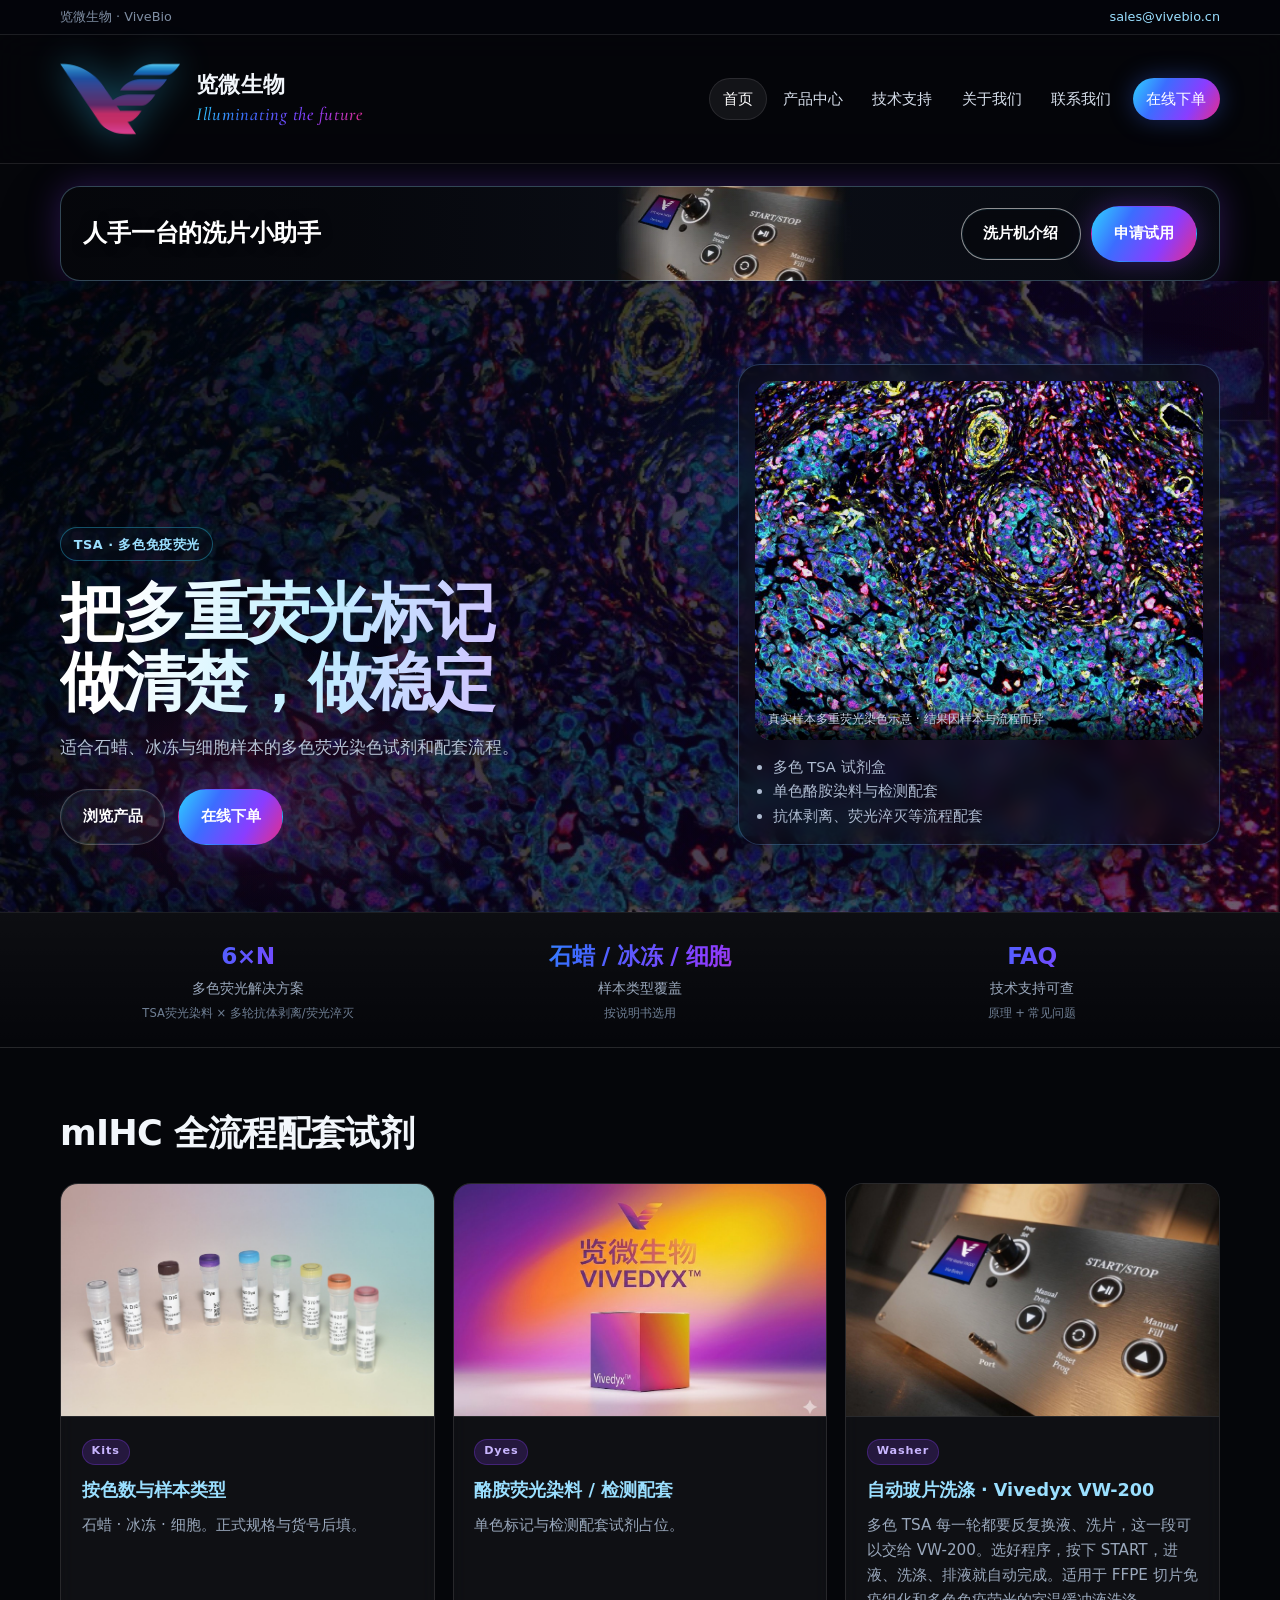
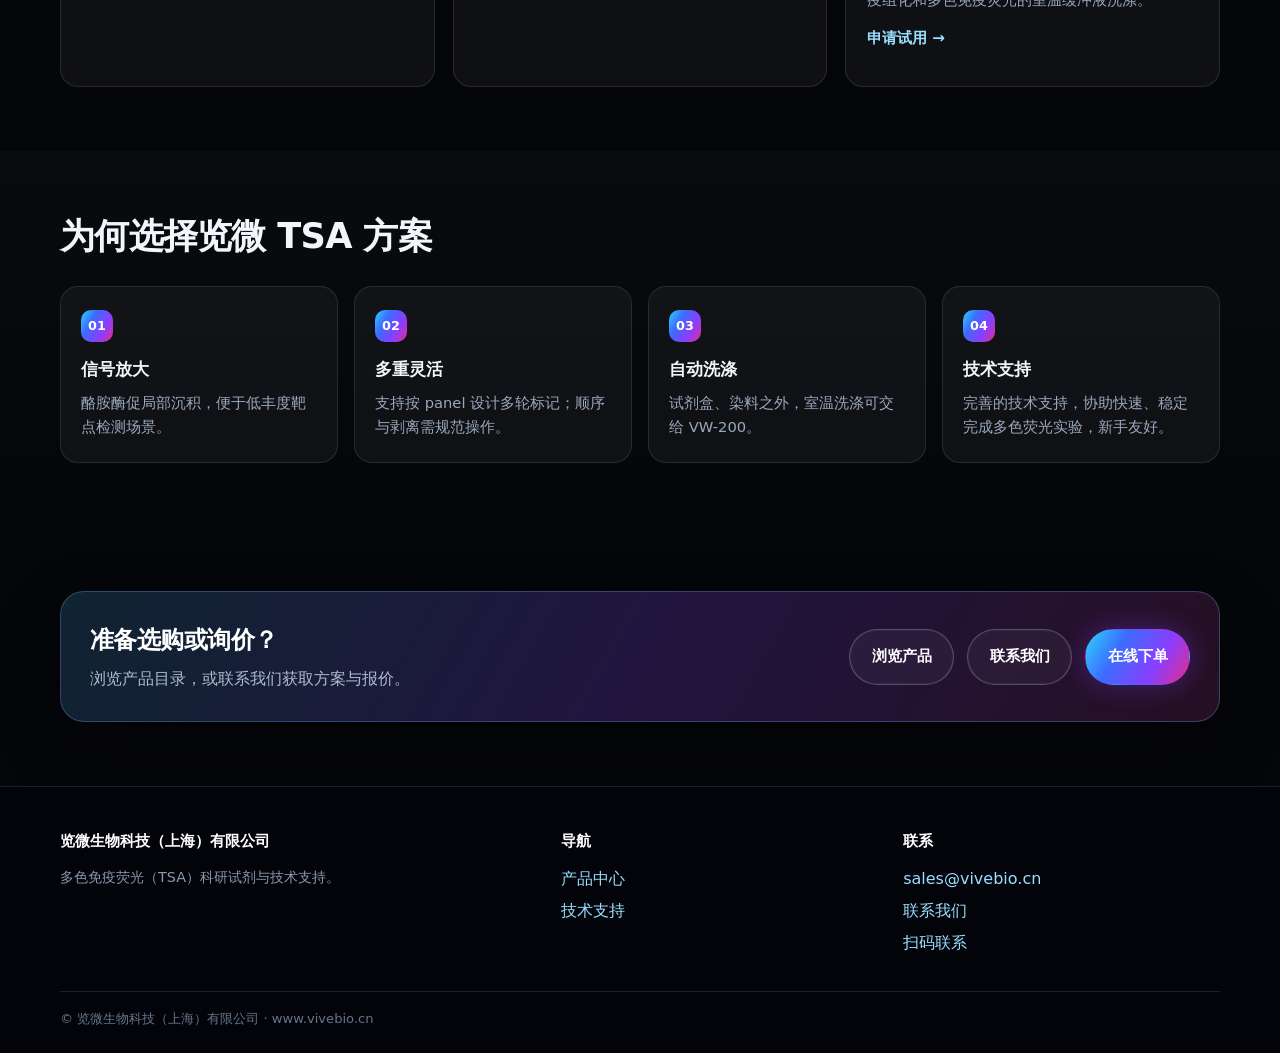
==== commit cfbbd845: "官网：首页挂 VW-200 介绍视频弹层，流程卡改洗片机 - 横幅并排「洗片机介绍」弹层播 assets/vw200-intro.mp4（视觉定稿按下 START 版）+ poster - 首页第三卡" ====
--- a/index.html
+++ b/index.html
@@ -39,12 +39,26 @@
   <main>
     <section class="trial-strip" aria-label="VW-200 免费试用">
       <div class="wrap">
-        <a class="trial-banner trial-banner--photo" href="trial.html?src=home">
+        <div class="trial-banner trial-banner--photo">
           <span class="t-title">人手一台的洗片小助手</span>
-          <span class="btn btn-primary">申请试用</span>
-        </a>
+          <div class="trial-banner-actions">
+            <button type="button" class="btn btn-ghost" id="vw200-intro-open" aria-haspopup="dialog">洗片机介绍</button>
+            <a class="btn btn-primary" href="trial.html?src=home">申请试用</a>
+          </div>
+        </div>
       </div>
     </section>
+
+    <div class="video-modal" id="vw200-intro-modal" hidden aria-hidden="true">
+      <div class="video-modal__backdrop" data-close></div>
+      <div class="video-modal__dialog" role="dialog" aria-modal="true" aria-labelledby="vw200-intro-title">
+        <div class="video-modal__head">
+          <h2 id="vw200-intro-title">Vivedyx VW-200 洗片机介绍</h2>
+          <button type="button" class="video-modal__close" data-close aria-label="关闭">×</button>
+        </div>
+        <video id="vw200-intro-video" controls playsinline preload="metadata" poster="assets/vw200-intro-poster.jpg?v=1031c" src="assets/vw200-intro.mp4?v=1031c"></video>
+      </div>
+    </div>
 
     <section class="hero">
       <div class="hero-bg" aria-hidden="true"></div>
@@ -102,12 +116,15 @@
               <p>单色标记与检测配套试剂占位。</p>
             </div>
           </a>
-          <a class="card product-card" href="products.html#workflow">
-            <div class="visual">流程配套</div>
+          <a class="card product-card" href="trial.html?src=home">
+            <div class="visual has-photo">
+              <img src="assets/product-vw200.jpg?v=1031c" alt="Vivedyx VW-200 自动玻片洗涤仪面板" width="1600" height="1000" loading="lazy" />
+            </div>
             <div class="body">
-              <span class="tag">Workflow</span>
-              <h3>剥离 · 淬灭等</h3>
-              <p>抗体剥离、荧光淬灭等流程试剂占位。</p>
+              <span class="tag">Washer</span>
+              <h3>自动玻片洗涤 · Vivedyx VW-200</h3>
+              <p>多色 TSA 每一轮都要反复换液、洗片，这一段可以交给 VW-200。选好程序，按下 START，进液、洗涤、排液就自动完成。适用于 FFPE 切片免疫组化和多色免疫荧光的室温缓冲液洗涤。</p>
+              <p class="card-cta">申请试用 →</p>
             </div>
           </a>
         </div>
@@ -122,7 +139,7 @@
         <div class="grid-4">
           <div class="value-card"><div class="num">01</div><h3>信号放大</h3><p>酪胺酶促局部沉积，便于低丰度靶点检测场景。</p></div>
           <div class="value-card"><div class="num">02</div><h3>多重灵活</h3><p>支持按 panel 设计多轮标记；顺序与剥离需规范操作。</p></div>
-          <div class="value-card"><div class="num">03</div><h3>流程配套</h3><p>试剂盒、染料与剥离 / 淬灭等配套分层可选。</p></div>
+          <div class="value-card"><div class="num">03</div><h3>自动洗涤</h3><p>试剂盒、染料之外，室温洗涤可交给 VW-200。</p></div>
           <div class="value-card"><div class="num">04</div><h3>技术支持</h3><p>完善的技术支持，协助快速、稳定完成多色荧光实验，新手友好。</p></div>
         </div>
       </div>
@@ -170,5 +187,6 @@
     <div class="wrap copy">© 览微生物科技（上海）有限公司 · www.vivebio.cn</div>
   </footer>
   <script src="js/nav.js"></script>
+  <script src="js/video-modal.js"></script>
 </body>
 </html>
--- a/css/site.css
+++ b/css/site.css
@@ -555,7 +555,7 @@
 
 /* ===== VW-200 free trial (2026-10-31) ===== */
 .trial-strip { padding: 1.4rem 0 0; background: #05060a; }
-.trial-strip a.trial-banner {
+.trial-strip .trial-banner {
   display: flex; flex-wrap: wrap; align-items: center; justify-content: space-between; gap: 1rem;
   padding: 1.15rem 1.4rem; border-radius: 20px; color: #fff;
   background:
@@ -565,7 +565,18 @@
   box-shadow: 0 0 34px rgba(138,61,255,0.28), var(--shadow);
   transition: transform .18s ease, box-shadow .18s ease;
 }
-.trial-strip a.trial-banner:hover { transform: translateY(-2px); box-shadow: 0 0 44px rgba(47,211,255,0.32), var(--shadow); color: #fff; }
+.trial-strip a.trial-banner:hover,
+.trial-strip .trial-banner:hover { transform: translateY(-2px); box-shadow: 0 0 44px rgba(47,211,255,0.32), var(--shadow); color: #fff; }
+.trial-banner-actions { display: flex; flex-wrap: wrap; gap: 0.65rem; align-items: center; flex-shrink: 0; }
+.trial-banner-actions .btn { margin: 0; cursor: pointer; }
+.trial-banner-actions .btn-ghost {
+  background: rgba(5,6,10,0.45);
+  border-color: rgba(255,255,255,0.55);
+  color: #fff;
+  backdrop-filter: blur(6px);
+}
+.trial-banner-actions .btn-ghost:hover { border-color: rgba(47,211,255,0.75); color: #fff; }
+.card-link { margin: 0.55rem 0 0; font-weight: 700; color: #9adfff; }
 .trial-banner .t-badge {
   display: inline-block; margin-right: 0.6rem; padding: 0.2rem 0.65rem; border-radius: 999px;
   background: var(--grad); font-size: 0.78rem; font-weight: 800; letter-spacing: 0.04em; vertical-align: middle;
@@ -616,16 +627,16 @@
 }
 
 /* VW-200 试用横幅 v2 实机背景（视觉设计师 2026-10-31） */
-.trial-strip a.trial-banner.trial-banner--photo {
+.trial-strip .trial-banner.trial-banner--photo {
   position: relative; overflow: hidden; isolation: isolate;
   min-height: 95px;
   background-color: #0a0c14;
   background-image:
     linear-gradient(90deg, rgba(5,6,10,0.92) 0%, rgba(5,6,10,0.70) 26%, rgba(5,6,10,0.12) 48%, rgba(5,6,10,0) 62%, rgba(5,6,10,0.35) 100%),
-    url("../assets/bg_desktop_2320x190.jpg");
+    url("../assets/bg_desktop_2320x190_v3.jpg?v=1031b");
   background-image:
     linear-gradient(90deg, rgba(5,6,10,0.92) 0%, rgba(5,6,10,0.70) 26%, rgba(5,6,10,0.12) 48%, rgba(5,6,10,0) 62%, rgba(5,6,10,0.35) 100%),
-    image-set(url("../assets/bg_desktop_2320x190.webp") type("image/webp"), url("../assets/bg_desktop_2320x190.jpg") type("image/jpeg"));
+    image-set(url("../assets/bg_desktop_2320x190_v3.webp?v=1031b") type("image/webp"), url("../assets/bg_desktop_2320x190_v3.jpg?v=1031b") type("image/jpeg"));
   background-size: cover; background-position: 60% center; background-repeat: no-repeat;
   border-color: rgba(154,223,255,0.28);
 }
@@ -634,17 +645,62 @@
   color: #fff; text-shadow: 0 1px 12px rgba(0,0,0,0.55);
 }
 @media (max-width: 560px) {
-  .trial-strip a.trial-banner.trial-banner--photo {
+  .trial-strip .trial-banner.trial-banner--photo {
     min-height: 139px;
     flex-direction: column; flex-wrap: nowrap; align-items: flex-start; justify-content: space-between; gap: 0.6rem;
     background-image:
       linear-gradient(90deg, rgba(5,6,10,0.90) 0%, rgba(5,6,10,0.62) 42%, rgba(5,6,10,0.05) 70%, rgba(5,6,10,0) 100%),
-      url("../assets/bg_mobile_1074x417.jpg");
+      url("../assets/bg_mobile_1074x417_v3.jpg?v=1031b");
     background-image:
       linear-gradient(90deg, rgba(5,6,10,0.90) 0%, rgba(5,6,10,0.62) 42%, rgba(5,6,10,0.05) 70%, rgba(5,6,10,0) 100%),
-      image-set(url("../assets/bg_mobile_1074x417.webp") type("image/webp"), url("../assets/bg_mobile_1074x417.jpg") type("image/jpeg"));
+      image-set(url("../assets/bg_mobile_1074x417_v3.webp?v=1031b") type("image/webp"), url("../assets/bg_mobile_1074x417_v3.jpg?v=1031b") type("image/jpeg"));
     background-position: center;
   }
   .trial-banner--photo .t-title { font-size: 1.12rem; line-height: 1.35; white-space: nowrap; }
   .trial-banner--photo .btn { width: auto; padding: 0.7rem 1.4rem; }
 }
+
+@media (max-width: 560px) {
+  .trial-banner-actions { width: 100%; }
+  .trial-banner-actions .btn { flex: 1 1 auto; justify-content: center; }
+}
+
+/* VW-200 intro video modal */
+.video-modal[hidden] { display: none !important; }
+.video-modal {
+  position: fixed; inset: 0; z-index: 1200;
+  display: flex; align-items: center; justify-content: center;
+  padding: 1.2rem;
+}
+.video-modal__backdrop {
+  position: absolute; inset: 0; background: rgba(3,5,12,0.78);
+  backdrop-filter: blur(4px);
+}
+.video-modal__dialog {
+  position: relative; z-index: 1; width: min(920px, 100%);
+  background: #0b0e18; border: 1px solid rgba(154,223,255,0.28);
+  border-radius: 18px; box-shadow: 0 24px 80px rgba(0,0,0,0.55);
+  padding: 0.9rem 1rem 1rem; color: #fff;
+}
+.video-modal__head {
+  display: flex; align-items: center; justify-content: space-between; gap: 0.8rem;
+  margin-bottom: 0.7rem;
+}
+.video-modal__head h2 {
+  margin: 0; font-size: 1.05rem; font-weight: 800; letter-spacing: -0.01em;
+}
+.video-modal__close {
+  appearance: none; border: 0; background: rgba(255,255,255,0.08);
+  color: #fff; width: 2.1rem; height: 2.1rem; border-radius: 999px;
+  font-size: 1.35rem; line-height: 1; cursor: pointer;
+}
+.video-modal__close:hover { background: rgba(47,211,255,0.22); }
+.video-modal video {
+  display: block; width: 100%; border-radius: 12px; background: #000;
+  max-height: min(70vh, 520px);
+}
+body.modal-open { overflow: hidden; }
+
+
+.product-card .card-cta { margin: 0.55rem 0 0; color: #9adfff; font-weight: 700; }
+.product-card:hover .card-cta { text-decoration: underline; }
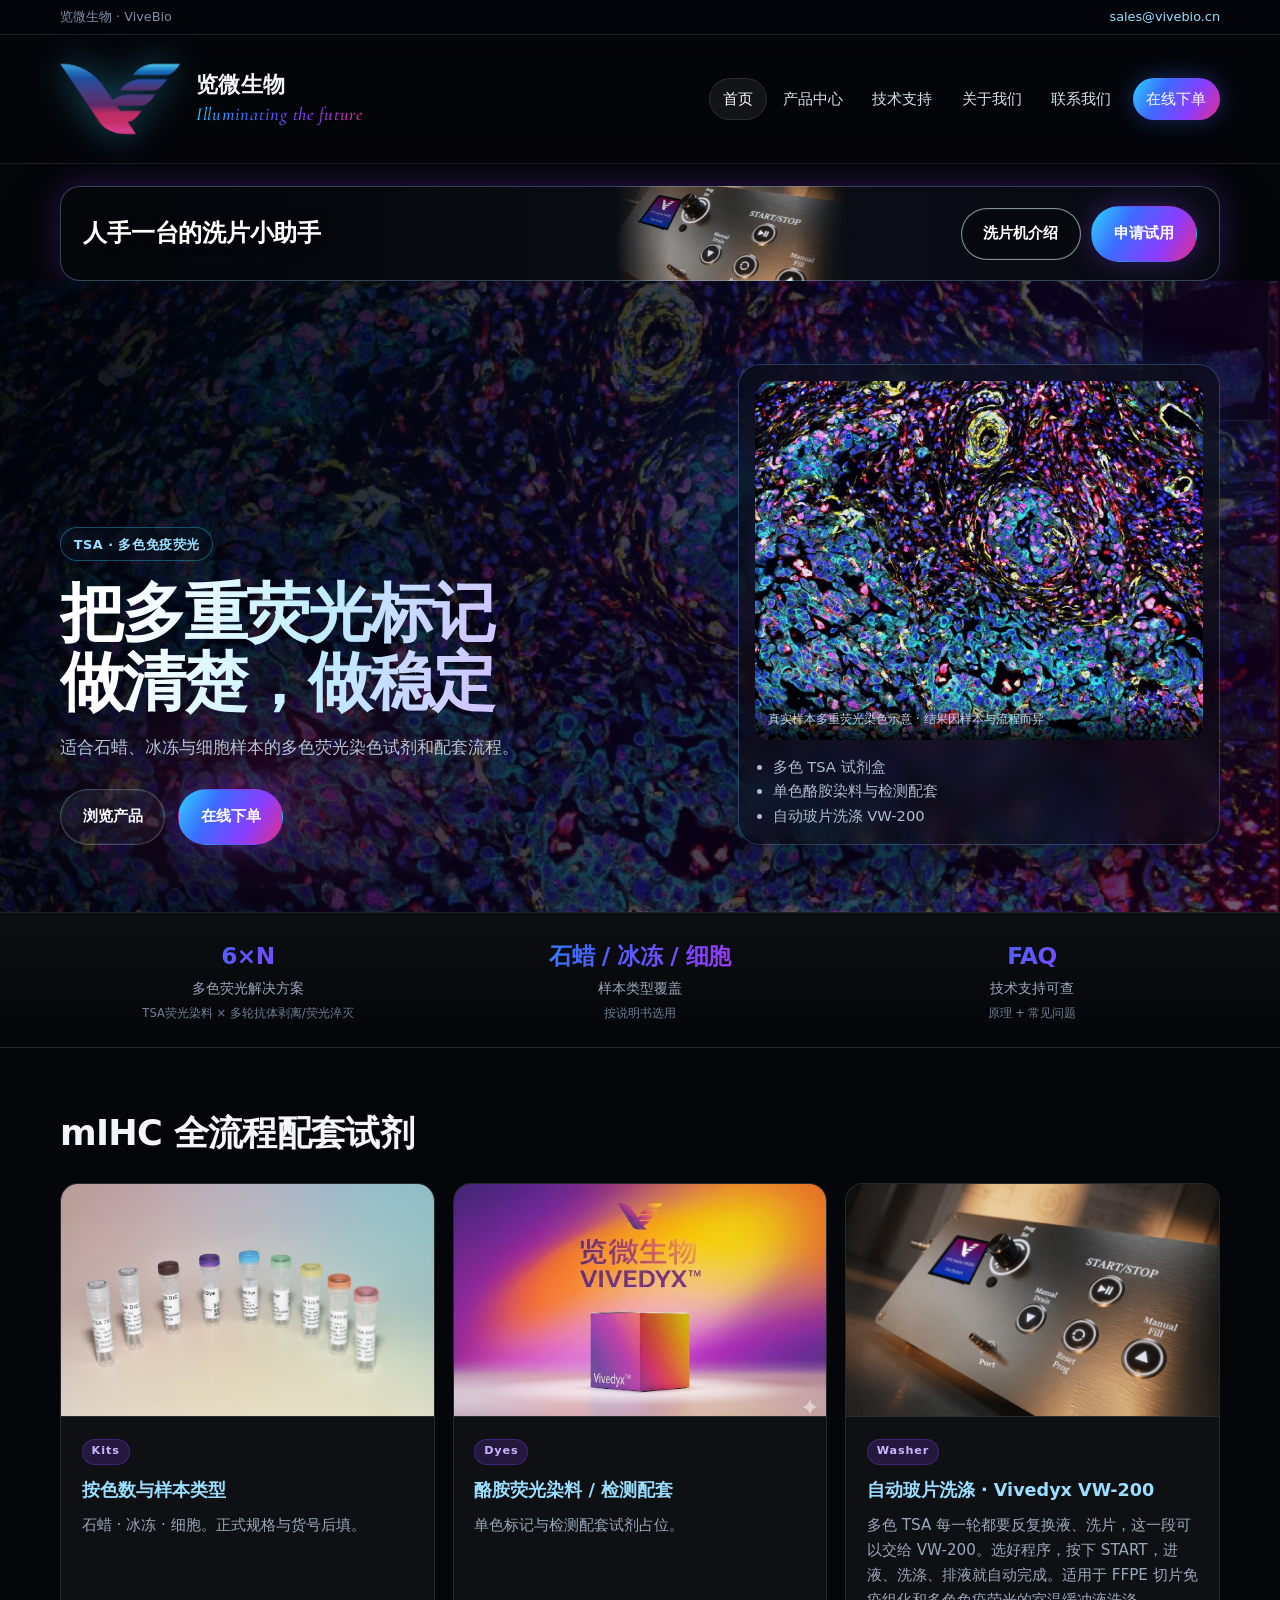
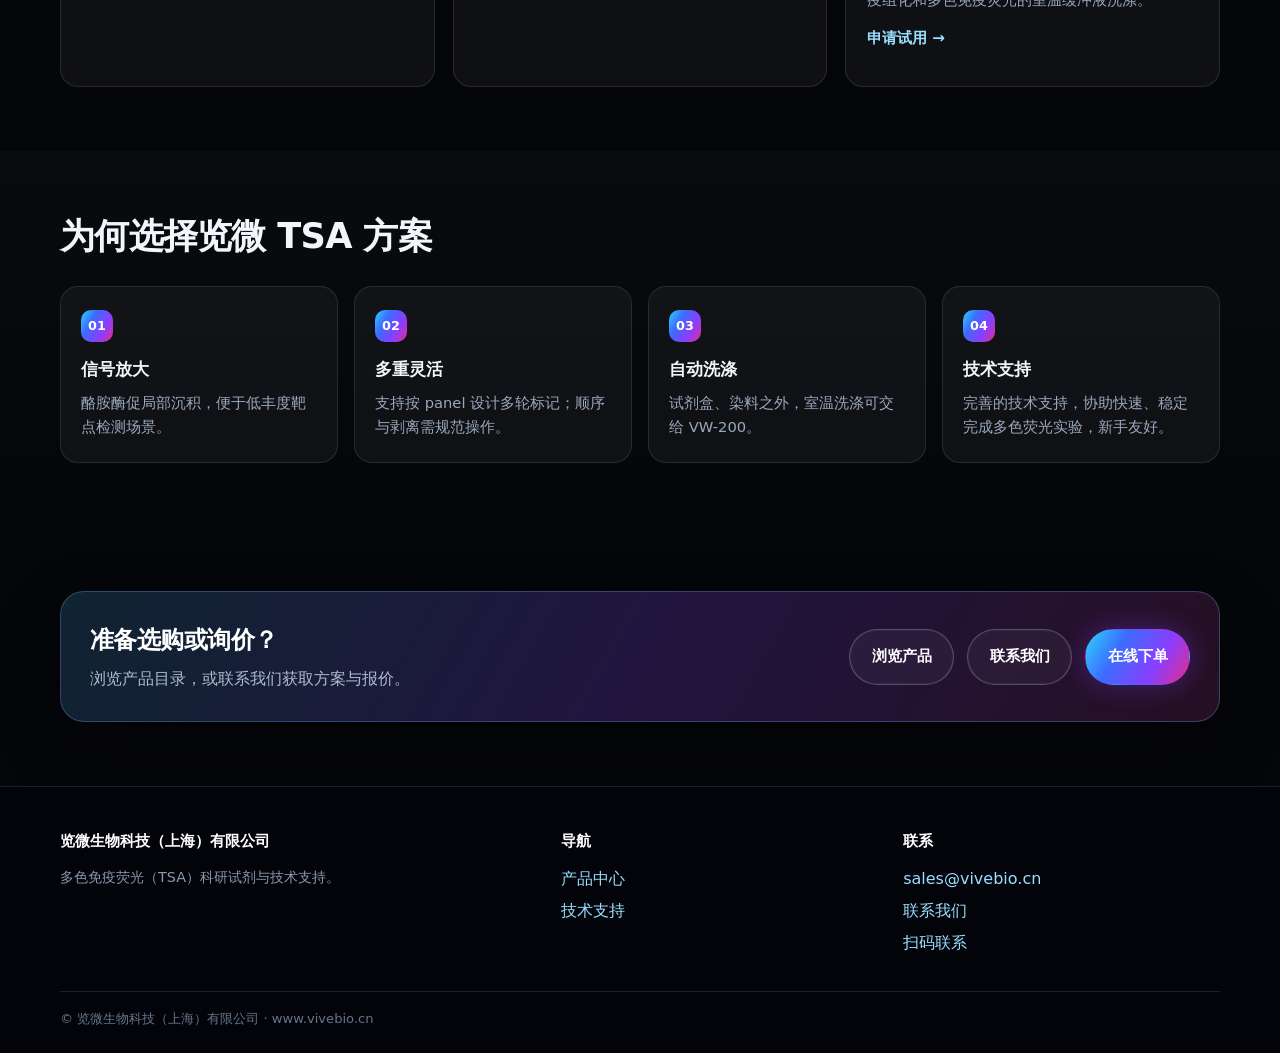
==== commit a9859c48: "fix hero bullet: 流程配套 → 自动玻片洗涤 VW-200 Align leftover homepage list item with VW-200 wash card." ====
--- a/index.html
+++ b/index.html
@@ -80,7 +80,7 @@
           <ul>
             <li>多色 TSA 试剂盒</li>
             <li>单色酪胺染料与检测配套</li>
-            <li>抗体剥离、荧光淬灭等流程配套</li>
+            <li>自动玻片洗涤 VW-200</li>
           </ul>
         </div>
       </div>
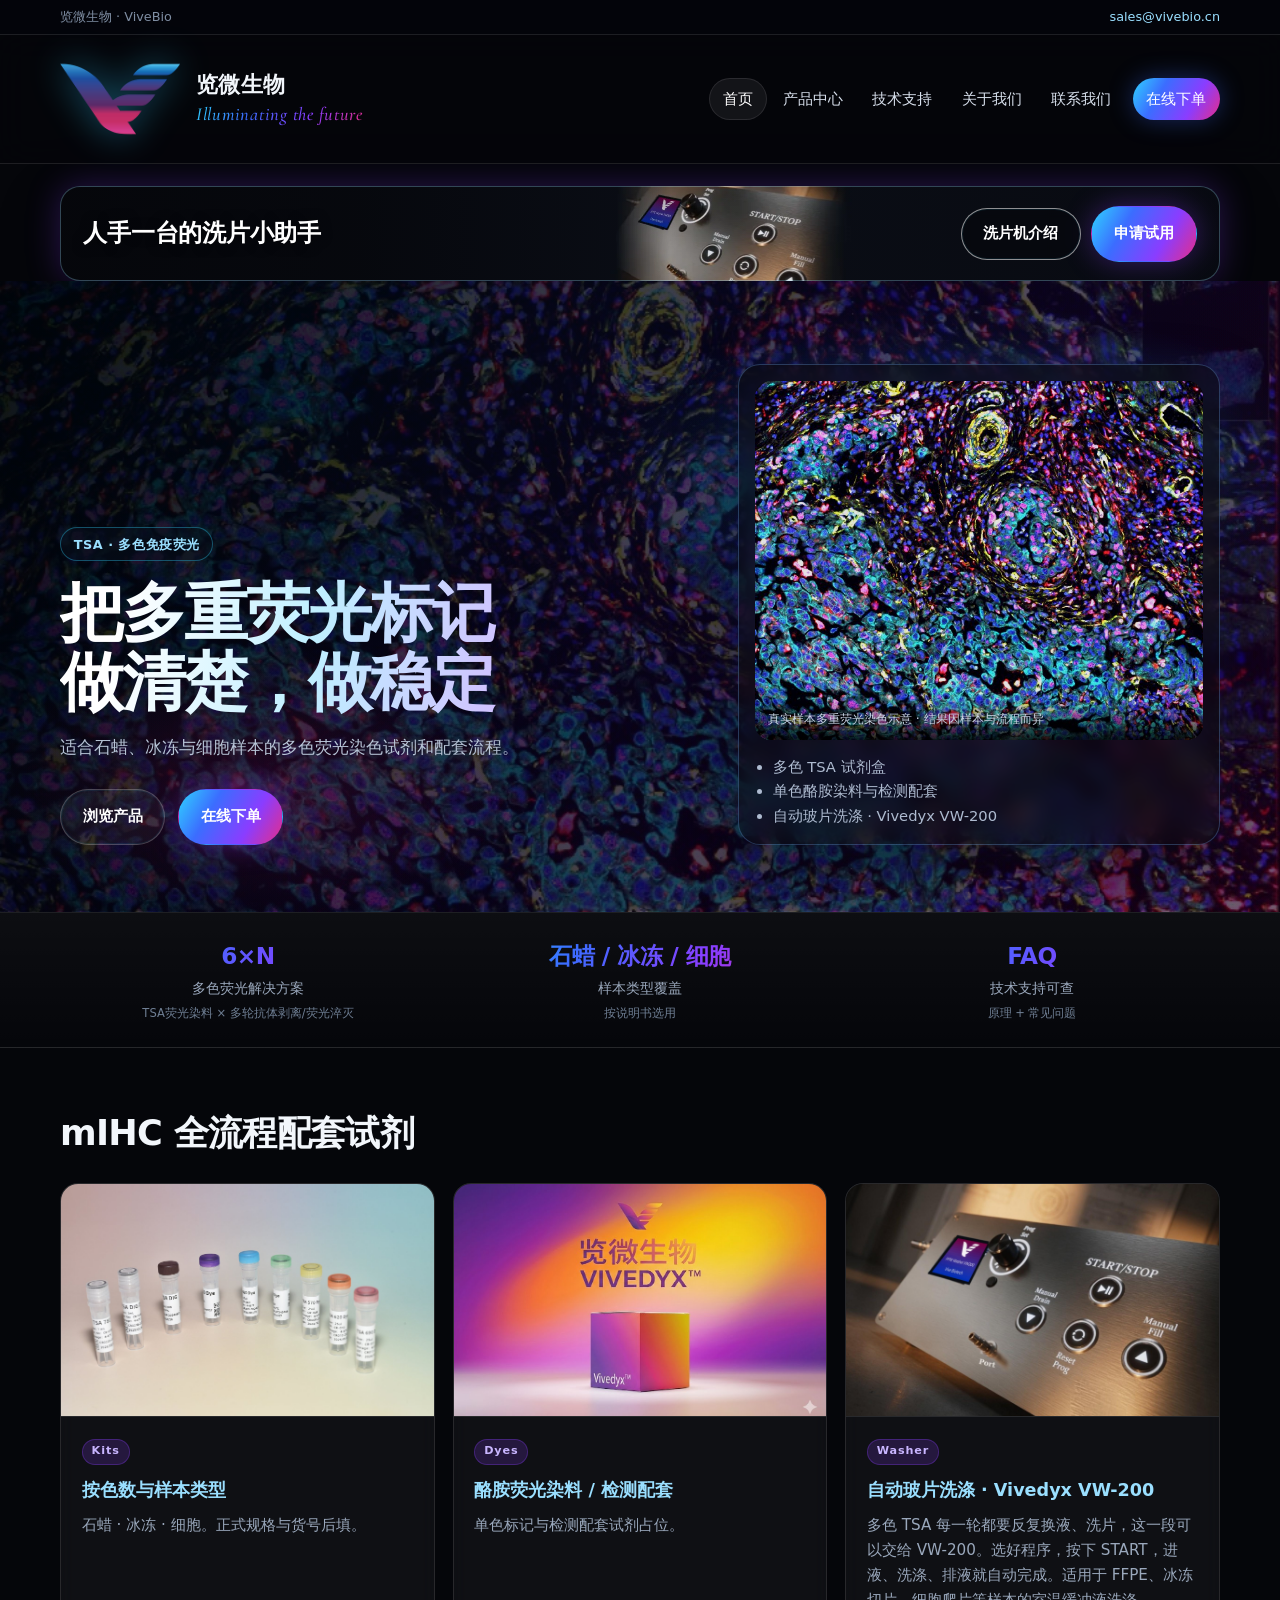
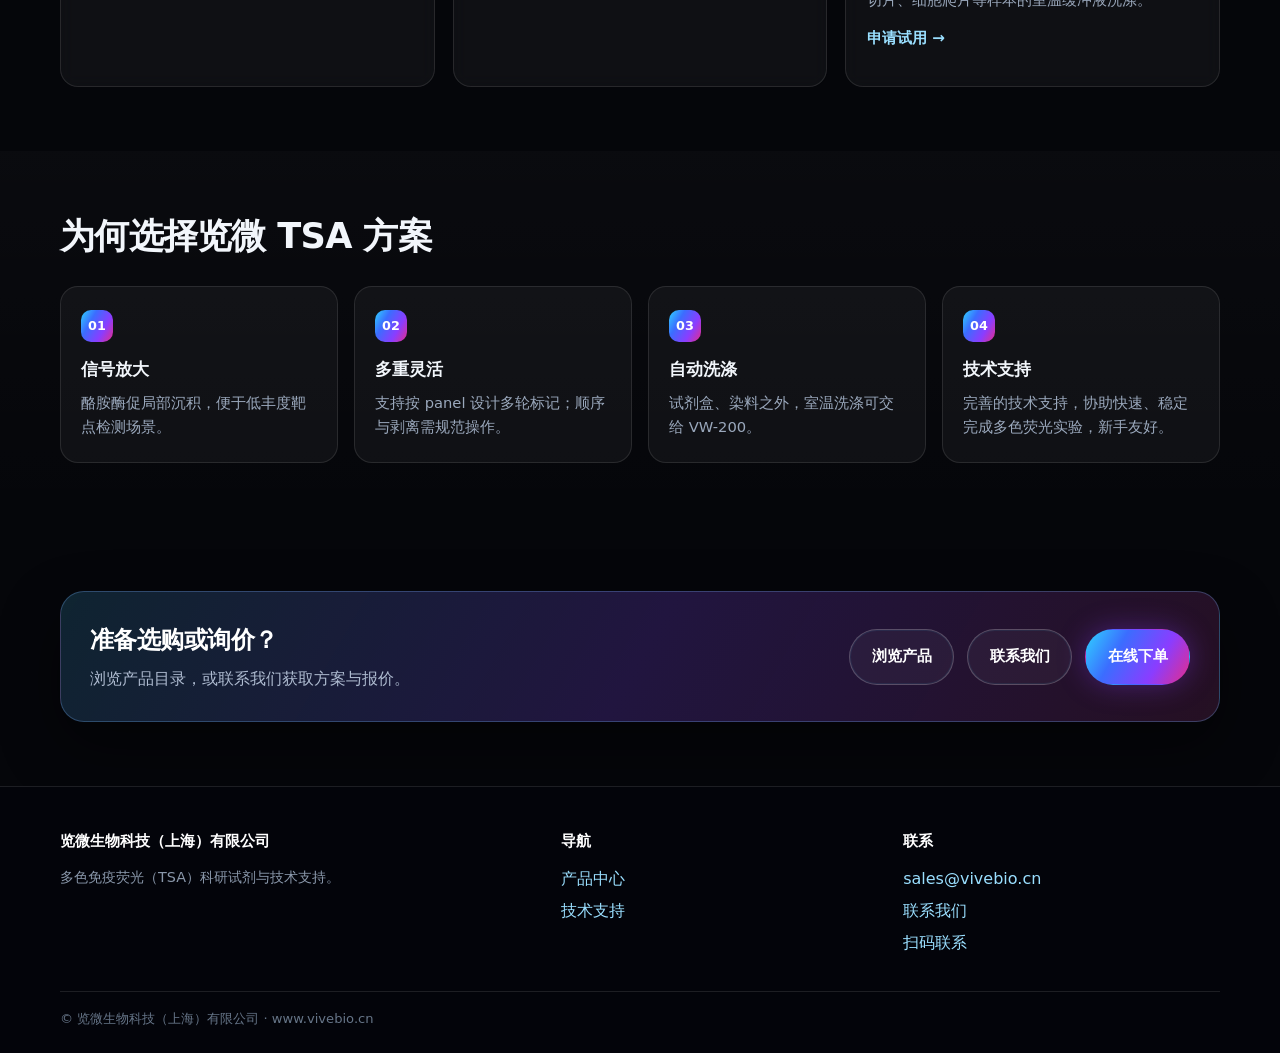
==== commit a5d36ad5: "Align VW-200 scope with email v4 wording Hero bullet and home/product wash cards use FFPE / frozen /" ====
--- a/index.html
+++ b/index.html
@@ -80,7 +80,7 @@
           <ul>
             <li>多色 TSA 试剂盒</li>
             <li>单色酪胺染料与检测配套</li>
-            <li>自动玻片洗涤 VW-200</li>
+            <li>自动玻片洗涤 · Vivedyx VW-200</li>
           </ul>
         </div>
       </div>
@@ -123,7 +123,7 @@
             <div class="body">
               <span class="tag">Washer</span>
               <h3>自动玻片洗涤 · Vivedyx VW-200</h3>
-              <p>多色 TSA 每一轮都要反复换液、洗片，这一段可以交给 VW-200。选好程序，按下 START，进液、洗涤、排液就自动完成。适用于 FFPE 切片免疫组化和多色免疫荧光的室温缓冲液洗涤。</p>
+              <p>多色 TSA 每一轮都要反复换液、洗片，这一段可以交给 VW-200。选好程序，按下 START，进液、洗涤、排液就自动完成。适用于 FFPE、冰冻切片、细胞爬片等样本的室温缓冲液洗涤。</p>
               <p class="card-cta">申请试用 →</p>
             </div>
           </a>
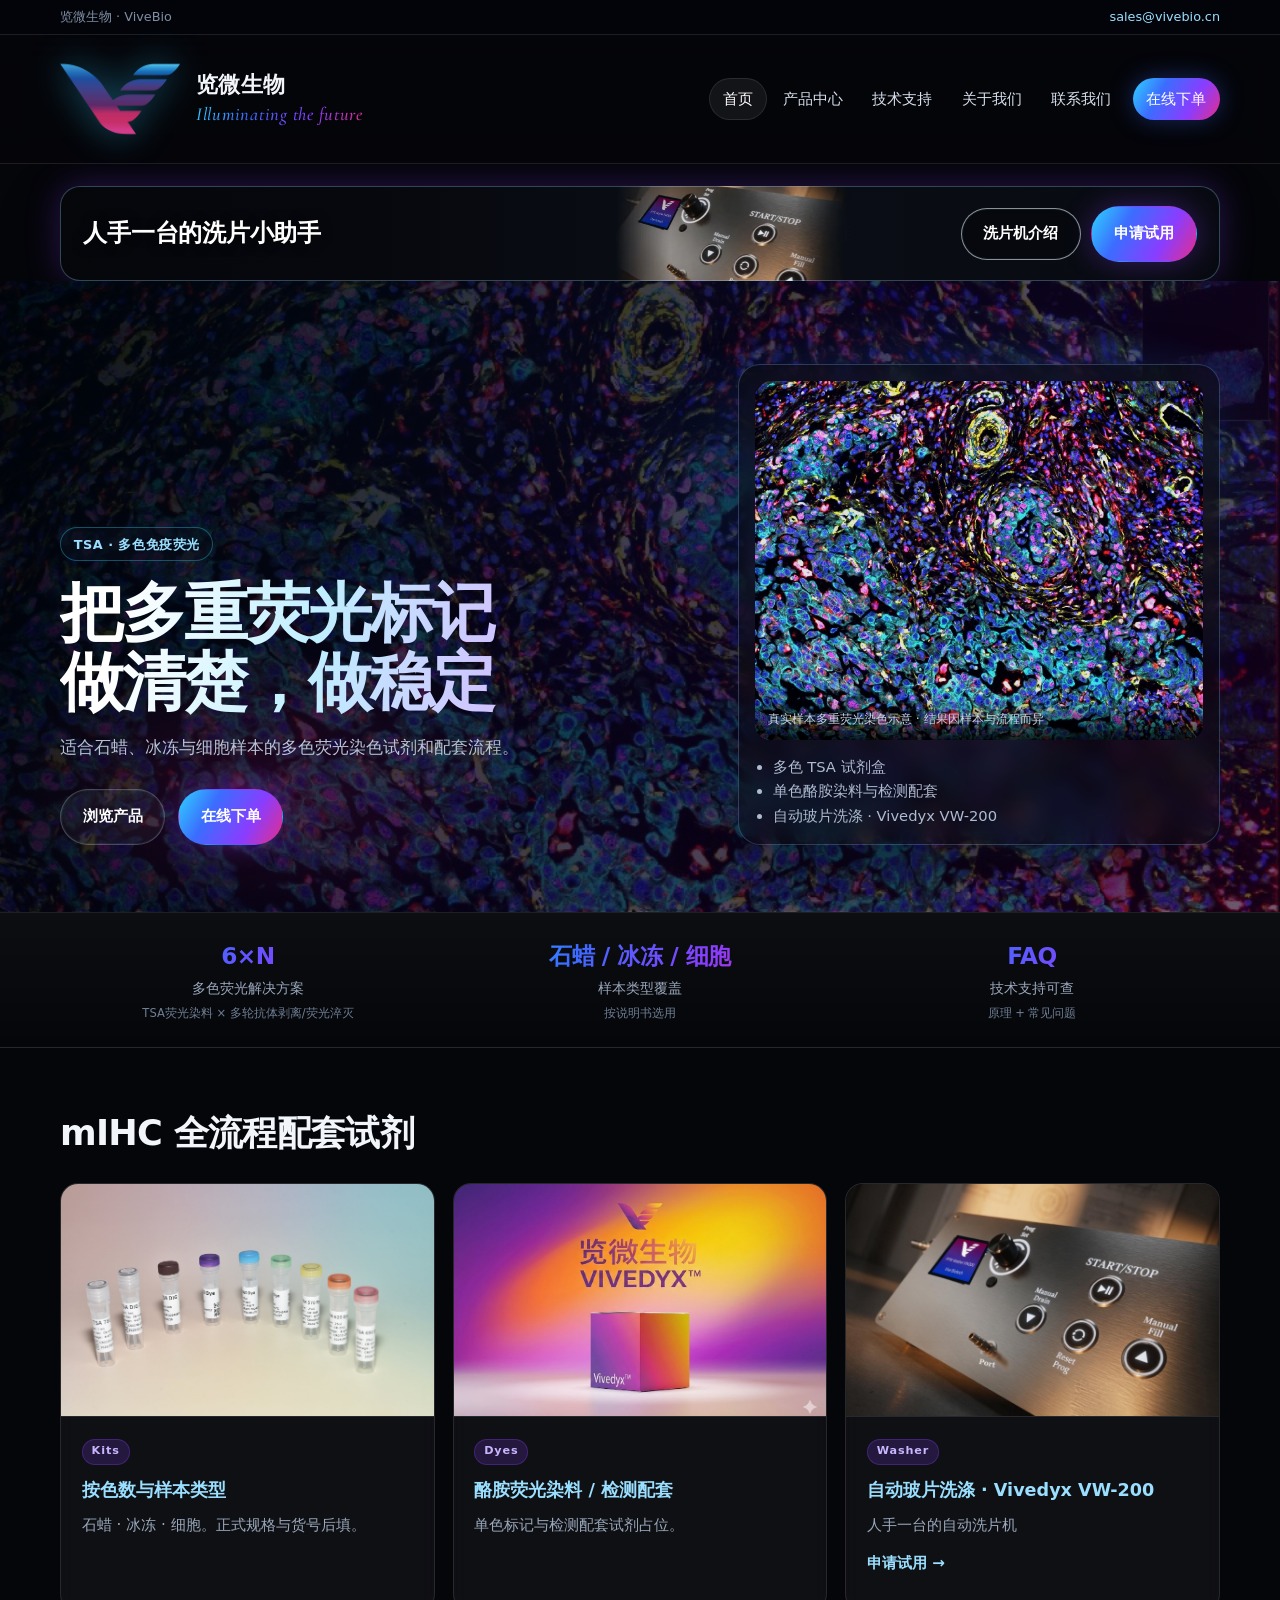
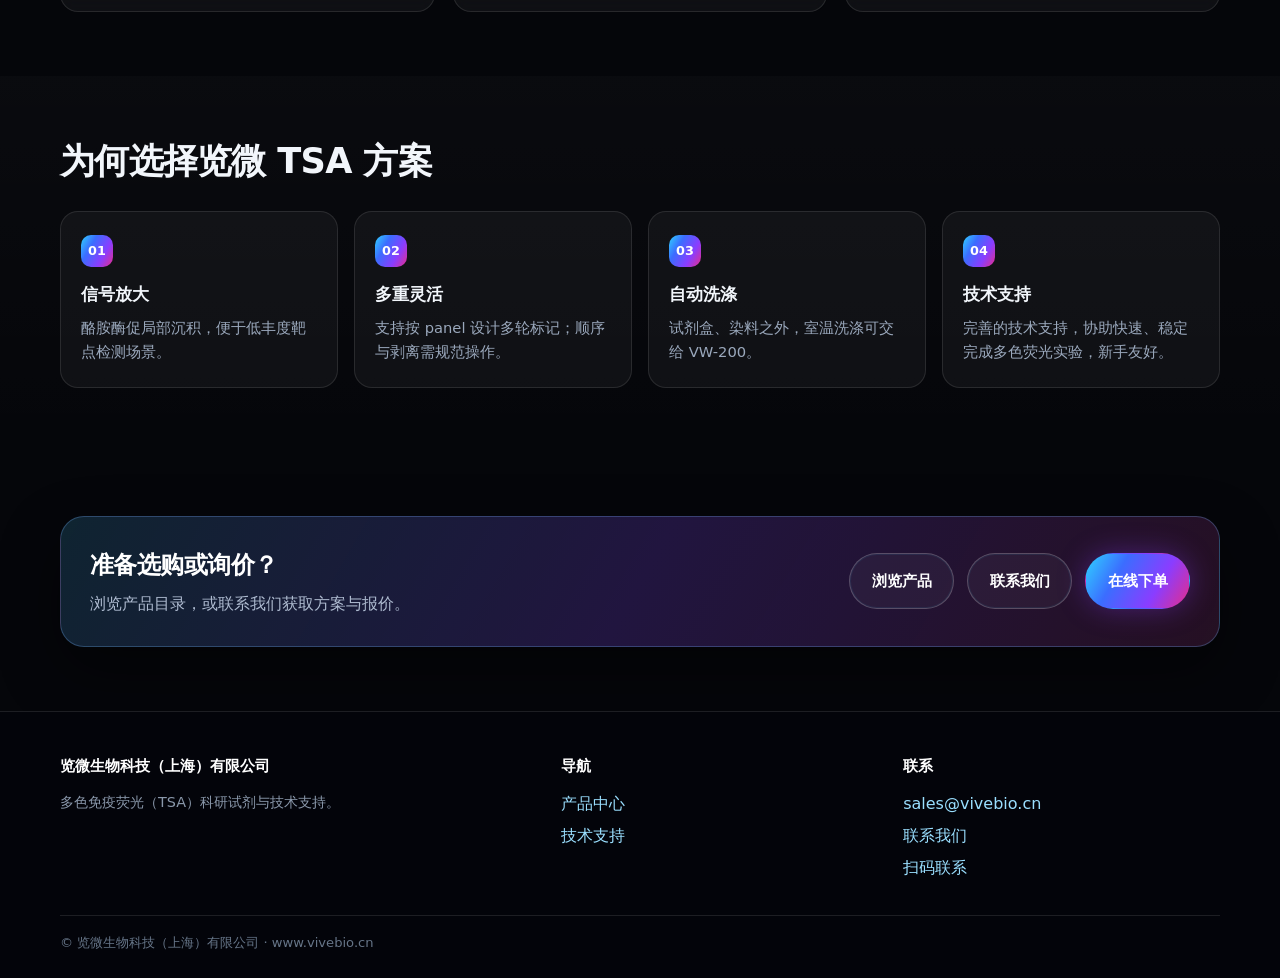
==== commit ab80ee79: "Shorten homepage VW-200 card blurb to one line Replace long wash intro with 人手一台的自动洗片机." ====
--- a/index.html
+++ b/index.html
@@ -123,7 +123,7 @@
             <div class="body">
               <span class="tag">Washer</span>
               <h3>自动玻片洗涤 · Vivedyx VW-200</h3>
-              <p>多色 TSA 每一轮都要反复换液、洗片，这一段可以交给 VW-200。选好程序，按下 START，进液、洗涤、排液就自动完成。适用于 FFPE、冰冻切片、细胞爬片等样本的室温缓冲液洗涤。</p>
+              <p>人手一台的自动洗片机</p>
               <p class="card-cta">申请试用 →</p>
             </div>
           </a>
